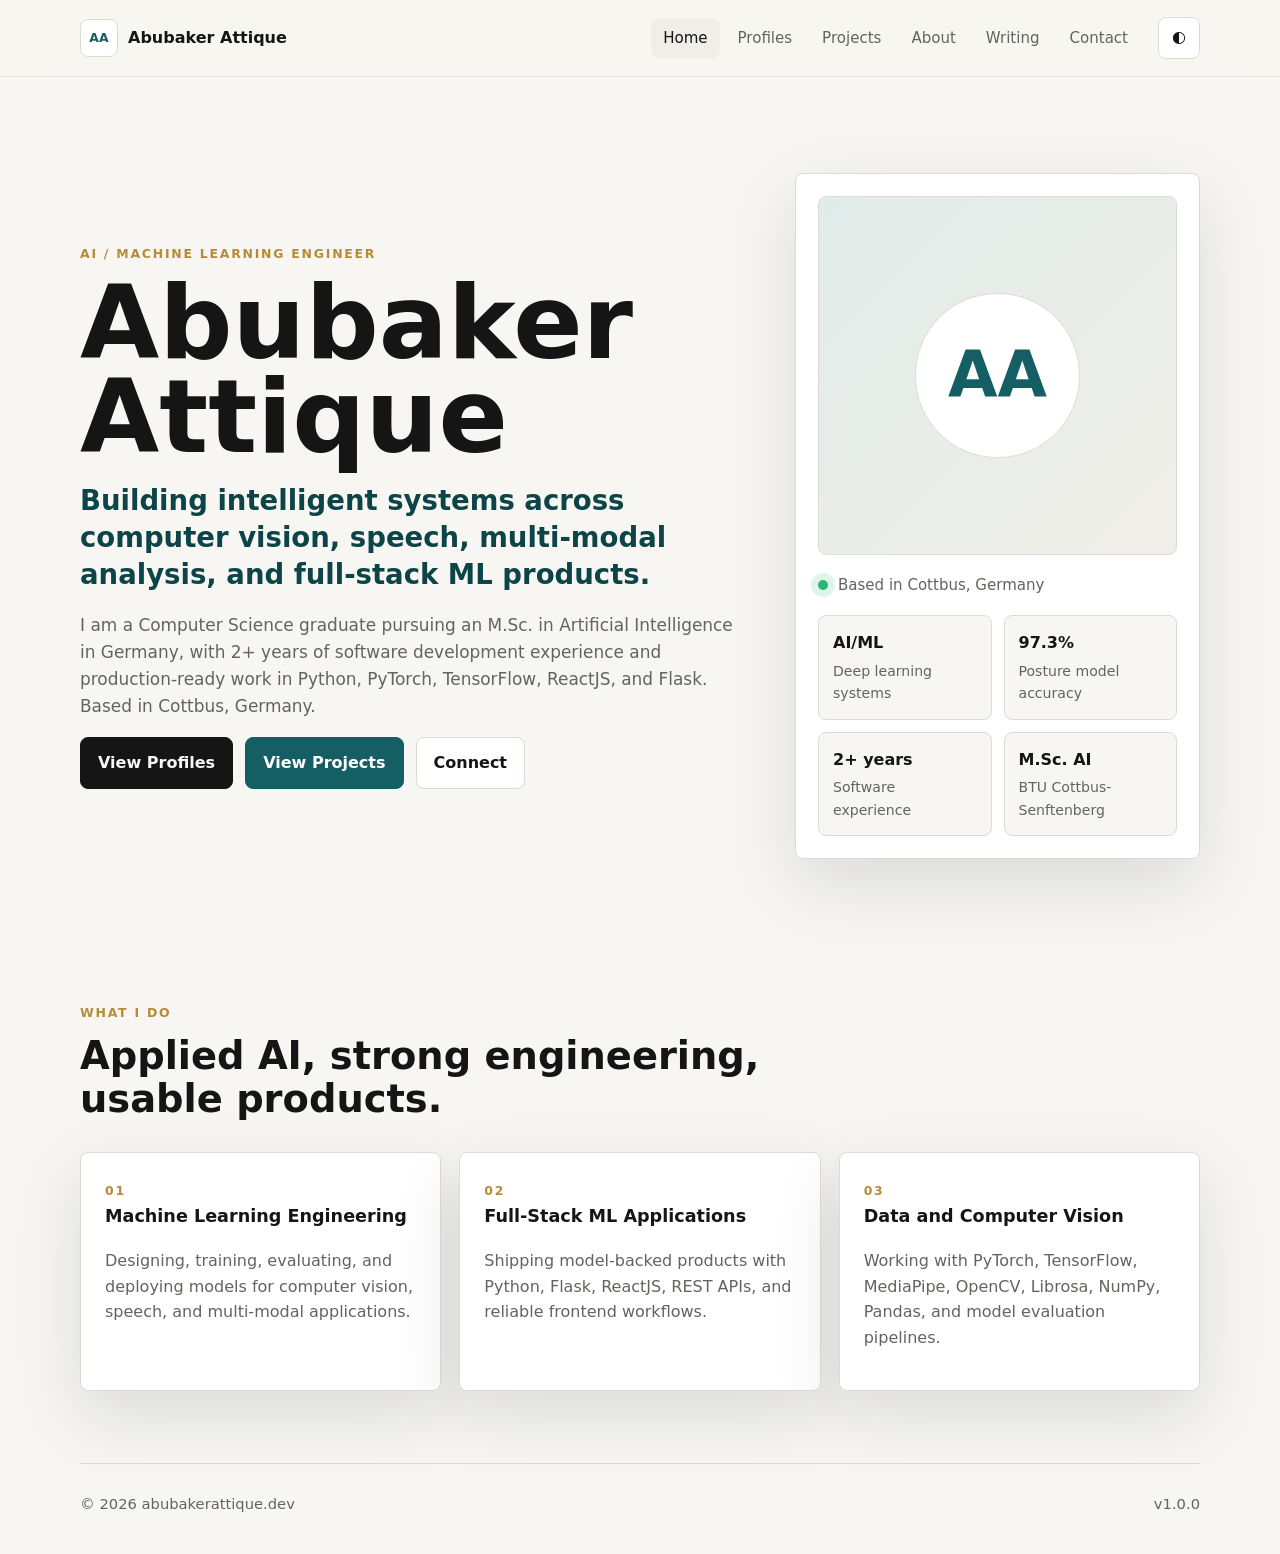
==== index.html @ c51b172d "Update portfolio with CV details" ====
<!DOCTYPE html>
<html lang="en">
<head>
  <meta charset="UTF-8">
  <meta name="viewport" content="width=device-width, initial-scale=1.0">
  <meta name="description" content="Abubaker Attique is an AI and Machine Learning Engineer in Cottbus, Germany, building deep learning, computer vision, speech, and full-stack ML applications.">
  <meta name="keywords" content="Abubaker Attique, AI Engineer, Machine Learning Engineer, PyTorch, TensorFlow, React, Cottbus Germany">
  <meta name="author" content="Abubaker Attique">
  <meta name="robots" content="index, follow">
  <meta property="og:title" content="Abubaker Attique | AI / ML Engineer">
  <meta property="og:description" content="AI/ML projects, software experience, writing, and contact links for Abubaker Attique.">
  <meta property="og:type" content="website">
  <meta property="og:url" content="https://abubakerattique.dev/">
  <meta name="twitter:card" content="summary">
  <title>Abubaker Attique | AI / ML Engineer</title>
  <link rel="canonical" href="https://abubakerattique.dev/">
  <link rel="stylesheet" href="css/style.css">
  <script defer src="script.js"></script>
</head>
<body>
  <a class="skip-link" href="#main">Skip to content</a>
  <header class="site-header">
    <nav class="nav" aria-label="Primary navigation">
      <a class="brand" href="index.html" aria-label="Abubaker Attique home">
        <span class="brand-mark">AA</span>
        <span>Abubaker Attique</span>
      </a>
      <button class="menu-toggle" type="button" aria-label="Toggle menu" aria-expanded="false">
        <span></span>
        <span></span>
        <span></span>
      </button>
      <div class="nav-links">
        <a href="index.html">Home</a>
        <a href="pages/profiles.html">Profiles</a>
        <a href="pages/projects.html">Projects</a>
        <a href="pages/about.html">About</a>
        <a href="pages/writing.html">Writing</a>
        <a href="pages/contact.html">Contact</a>
      </div>
      <button class="theme-toggle" type="button" aria-label="Toggle dark and light mode">
        <span class="theme-icon">◐</span>
      </button>
    </nav>
  </header>

  <main id="main">
    <section class="hero section-narrow">
      <div class="hero-copy reveal">
        <p class="eyebrow">AI / Machine Learning Engineer</p>
        <h1>Abubaker Attique</h1>
        <p class="headline">Building intelligent systems across computer vision, speech, multi-modal analysis, and full-stack ML products.</p>
        <p class="intro">I am a Computer Science graduate pursuing an M.Sc. in Artificial Intelligence in Germany, with 2+ years of software development experience and production-ready work in Python, PyTorch, TensorFlow, ReactJS, and Flask. Based in Cottbus, Germany.</p>
        <div class="button-row">
          <a class="btn primary" href="pages/profiles.html">View Profiles</a>
          <a class="btn secondary" href="pages/projects.html">View Projects</a>
          <a class="btn ghost" href="pages/contact.html">Connect</a>
        </div>
      </div>
      <aside class="hero-panel reveal" aria-label="Professional snapshot">
        <div class="profile-art">
          <span>AA</span>
        </div>
        <div class="status-line">
          <span class="status-dot"></span>
          <span>Based in Cottbus, Germany</span>
        </div>
        <div class="metric-grid">
          <div>
            <strong>AI/ML</strong>
            <span>Deep learning systems</span>
          </div>
          <div>
            <strong>97.3%</strong>
            <span>Posture model accuracy</span>
          </div>
          <div>
            <strong>2+ years</strong>
            <span>Software experience</span>
          </div>
          <div>
            <strong>M.Sc. AI</strong>
            <span>BTU Cottbus-Senftenberg</span>
          </div>
        </div>
      </aside>
    </section>

    <section class="section">
      <div class="section-heading reveal">
        <p class="eyebrow">What I Do</p>
        <h2>Applied AI, strong engineering, usable products.</h2>
      </div>
      <div class="feature-grid">
        <article class="feature-card reveal">
          <span class="card-kicker">01</span>
          <h3>Machine Learning Engineering</h3>
          <p>Designing, training, evaluating, and deploying models for computer vision, speech, and multi-modal applications.</p>
        </article>
        <article class="feature-card reveal">
          <span class="card-kicker">02</span>
          <h3>Full-Stack ML Applications</h3>
          <p>Shipping model-backed products with Python, Flask, ReactJS, REST APIs, and reliable frontend workflows.</p>
        </article>
        <article class="feature-card reveal">
          <span class="card-kicker">03</span>
          <h3>Data and Computer Vision</h3>
          <p>Working with PyTorch, TensorFlow, MediaPipe, OpenCV, Librosa, NumPy, Pandas, and model evaluation pipelines.</p>
        </article>
      </div>
    </section>
  </main>

  <footer class="site-footer">
    <p>© 2026 abubakerattique.dev</p>
    <p>v1.0.0</p>
  </footer>
</body>
</html>
---- css/style.css ----
:root {
  color-scheme: light;
  --bg: #f7f6f2;
  --surface: #ffffff;
  --surface-strong: #f0eee8;
  --text: #151515;
  --muted: #62645f;
  --line: #dedbd2;
  --accent: #155e63;
  --accent-strong: #0d4448;
  --accent-soft: #dcebea;
  --gold: #b78b38;
  --shadow: 0 24px 70px rgba(20, 28, 31, 0.12);
  --radius: 8px;
  --max: 1120px;
  --font: Inter, ui-sans-serif, system-ui, -apple-system, BlinkMacSystemFont, "Segoe UI", sans-serif;
}

[data-theme="dark"] {
  color-scheme: dark;
  --bg: #101214;
  --surface: #171a1d;
  --surface-strong: #1f2428;
  --text: #f4f1ea;
  --muted: #b6b2aa;
  --line: #30363a;
  --accent: #75c6c9;
  --accent-strong: #a5e1e2;
  --accent-soft: #183335;
  --gold: #d7ad5d;
  --shadow: 0 24px 70px rgba(0, 0, 0, 0.34);
}

* {
  box-sizing: border-box;
}

html {
  scroll-behavior: smooth;
}

body {
  margin: 0;
  min-height: 100vh;
  background: var(--bg);
  color: var(--text);
  font-family: var(--font);
  line-height: 1.6;
  transition: background 180ms ease, color 180ms ease;
}

body.menu-open {
  overflow: hidden;
}

a {
  color: inherit;
  text-decoration: none;
}

img,
svg {
  display: block;
  max-width: 100%;
}

button,
input,
textarea {
  font: inherit;
}

.skip-link {
  position: fixed;
  top: 12px;
  left: 12px;
  z-index: 100;
  transform: translateY(-160%);
  background: var(--text);
  color: var(--bg);
  padding: 10px 14px;
  border-radius: var(--radius);
  transition: transform 160ms ease;
}

.skip-link:focus {
  transform: translateY(0);
}

.site-header {
  position: sticky;
  top: 0;
  z-index: 20;
  border-bottom: 1px solid color-mix(in srgb, var(--line) 82%, transparent);
  background: color-mix(in srgb, var(--bg) 86%, transparent);
  backdrop-filter: blur(18px);
}

.nav {
  width: min(100% - 32px, var(--max));
  min-height: 76px;
  margin: 0 auto;
  display: flex;
  align-items: center;
  gap: 18px;
}

.brand {
  display: inline-flex;
  align-items: center;
  gap: 10px;
  font-weight: 750;
  letter-spacing: 0;
  margin-right: auto;
}

.brand-mark,
.profile-icon {
  display: inline-grid;
  place-items: center;
  width: 38px;
  height: 38px;
  border: 1px solid var(--line);
  border-radius: var(--radius);
  background: var(--surface);
  color: var(--accent);
  font-size: 0.78rem;
  font-weight: 800;
}

.nav-links {
  display: flex;
  align-items: center;
  gap: 6px;
}

.nav-links a {
  min-height: 40px;
  display: inline-flex;
  align-items: center;
  padding: 8px 12px;
  border-radius: var(--radius);
  color: var(--muted);
  font-size: 0.94rem;
  transition: color 160ms ease, background 160ms ease;
}

.nav-links a:hover,
.nav-links a.active {
  background: var(--surface-strong);
  color: var(--text);
}

.theme-toggle,
.menu-toggle {
  border: 1px solid var(--line);
  background: var(--surface);
  color: var(--text);
  border-radius: var(--radius);
  cursor: pointer;
}

.theme-toggle {
  width: 42px;
  height: 42px;
}

.theme-icon {
  display: inline-block;
  transform: translateY(-1px);
}

.menu-toggle {
  display: none;
  width: 42px;
  height: 42px;
  padding: 10px;
}

.menu-toggle span {
  display: block;
  height: 2px;
  margin: 5px 0;
  background: var(--text);
  border-radius: 999px;
}

.section,
.section-narrow {
  width: min(100% - 32px, var(--max));
  margin: 0 auto;
}

.section {
  padding: 72px 0;
}

.section-narrow {
  padding: 96px 0 72px;
}

.hero {
  min-height: calc(100vh - 76px);
  display: grid;
  grid-template-columns: minmax(0, 1.12fr) minmax(320px, 0.68fr);
  align-items: center;
  gap: 48px;
}

.page-hero {
  max-width: 850px;
}

.eyebrow,
.card-kicker {
  margin: 0 0 12px;
  color: var(--gold);
  font-size: 0.78rem;
  font-weight: 800;
  letter-spacing: 0.14em;
  text-transform: uppercase;
}

h1,
h2,
h3,
p {
  margin-top: 0;
}

h1 {
  max-width: 900px;
  margin-bottom: 18px;
  font-size: clamp(3rem, 8vw, 6.8rem);
  line-height: 0.92;
  letter-spacing: 0;
}

.page-hero h1 {
  font-size: clamp(2.6rem, 6vw, 5.3rem);
}

h2 {
  font-size: clamp(1.6rem, 3vw, 2.5rem);
  line-height: 1.1;
  letter-spacing: 0;
}

h3 {
  font-size: 1.1rem;
}

.headline {
  max-width: 720px;
  margin-bottom: 18px;
  color: var(--accent-strong);
  font-size: clamp(1.2rem, 2.5vw, 1.72rem);
  line-height: 1.35;
  font-weight: 700;
}

.intro,
.page-hero p {
  max-width: 720px;
  color: var(--muted);
  font-size: 1.06rem;
}

.button-row,
.card-actions,
.social-row {
  display: flex;
  flex-wrap: wrap;
  gap: 12px;
  align-items: center;
}

.btn,
.card-actions a,
.article-card a,
.social-row a {
  min-height: 44px;
  display: inline-flex;
  align-items: center;
  justify-content: center;
  border-radius: var(--radius);
  font-weight: 750;
  transition: transform 160ms ease, border-color 160ms ease, background 160ms ease, color 160ms ease;
}

.btn {
  padding: 12px 17px;
  border: 1px solid var(--line);
}

.btn:hover,
.card-actions a:hover,
.article-card a:hover,
.social-row a:hover,
.profile-card:hover {
  transform: translateY(-2px);
}

.btn.primary {
  background: var(--text);
  color: var(--bg);
  border-color: var(--text);
}

.btn.secondary {
  background: var(--accent);
  color: #ffffff;
  border-color: var(--accent);
}

[data-theme="dark"] .btn.secondary {
  color: #081012;
}

.btn.ghost {
  background: var(--surface);
  color: var(--text);
}

.hero-panel,
.feature-card,
.profile-card,
.project-card,
.content-panel,
.article-card,
.contact-form {
  border: 1px solid var(--line);
  border-radius: var(--radius);
  background: var(--surface);
  box-shadow: var(--shadow);
}

.hero-panel {
  padding: 22px;
}

.profile-art {
  aspect-ratio: 1 / 1;
  display: grid;
  place-items: center;
  border-radius: var(--radius);
  background:
    linear-gradient(135deg, color-mix(in srgb, var(--accent-soft) 75%, transparent), transparent),
    var(--surface-strong);
  border: 1px solid var(--line);
}

.profile-art span {
  width: 46%;
  aspect-ratio: 1;
  display: grid;
  place-items: center;
  border: 1px solid var(--line);
  border-radius: 50%;
  background: var(--surface);
  color: var(--accent);
  font-size: clamp(2rem, 5vw, 4.6rem);
  font-weight: 900;
}

.status-line {
  display: flex;
  align-items: center;
  gap: 10px;
  margin: 18px 0;
  color: var(--muted);
  font-size: 0.94rem;
}

.status-dot {
  width: 10px;
  height: 10px;
  border-radius: 50%;
  background: #2bb673;
  box-shadow: 0 0 0 7px rgba(43, 182, 115, 0.15);
}

.metric-grid {
  display: grid;
  grid-template-columns: repeat(2, 1fr);
  gap: 12px;
}

.metric-grid div {
  border: 1px solid var(--line);
  border-radius: var(--radius);
  padding: 14px;
  background: var(--bg);
}

.metric-grid strong,
.metric-grid span {
  display: block;
}

.metric-grid span {
  margin-top: 4px;
  color: var(--muted);
  font-size: 0.88rem;
}

.section-heading {
  max-width: 720px;
  margin-bottom: 28px;
}

.feature-grid,
.profile-grid,
.project-grid,
.article-grid {
  display: grid;
  grid-template-columns: repeat(3, minmax(0, 1fr));
  gap: 18px;
}

.feature-card,
.project-card,
.content-panel,
.article-card,
.contact-form {
  padding: 24px;
}

.feature-card p,
.project-card p,
.content-panel p,
.article-card p,
.contact-form p {
  color: var(--muted);
}

.profile-grid {
  grid-template-columns: repeat(4, minmax(0, 1fr));
}

.profile-card {
  min-height: 142px;
  display: flex;
  flex-direction: column;
  justify-content: space-between;
  gap: 24px;
  padding: 18px;
  transition: transform 160ms ease, border-color 160ms ease, background 160ms ease;
}

.profile-card:hover {
  border-color: var(--accent);
}

.profile-card strong,
.profile-card small {
  display: block;
}

.profile-card small {
  margin-top: 4px;
  color: var(--muted);
  font-size: 0.88rem;
}

.project-card {
  display: flex;
  min-height: 360px;
  flex-direction: column;
  justify-content: space-between;
}

.stack-list,
.skill-cloud {
  display: flex;
  flex-wrap: wrap;
  gap: 8px;
  padding: 0;
  margin: 20px 0;
  list-style: none;
}

.stack-list li,
.skill-cloud span {
  border: 1px solid var(--line);
  border-radius: 999px;
  background: var(--surface-strong);
  color: var(--muted);
  padding: 6px 10px;
  font-size: 0.82rem;
  font-weight: 700;
}

.card-actions a,
.article-card a,
.social-row a {
  border: 1px solid var(--line);
  padding: 10px 13px;
  background: var(--surface-strong);
  color: var(--text);
}

.about-layout {
  display: grid;
  grid-template-columns: repeat(2, minmax(0, 1fr));
  gap: 18px;
}

.timeline {
  display: grid;
  gap: 18px;
}

.timeline div {
  border-left: 2px solid var(--accent);
  padding-left: 16px;
}

.timeline span {
  display: block;
  margin-bottom: 4px;
  color: var(--gold);
  font-size: 0.78rem;
  font-weight: 800;
  text-transform: uppercase;
  letter-spacing: 0.1em;
}

.article-card {
  display: flex;
  min-height: 300px;
  flex-direction: column;
  justify-content: space-between;
}

.article-meta {
  font-size: 0.9rem;
}

.contact-layout {
  display: grid;
  grid-template-columns: minmax(0, 0.8fr) minmax(320px, 1fr);
  gap: 18px;
  align-items: start;
}

.contact-details {
  display: grid;
  gap: 18px;
}

.text-link {
  color: var(--accent-strong);
  font-weight: 800;
  text-decoration: underline;
  text-decoration-thickness: 2px;
  text-underline-offset: 5px;
}

.contact-form {
  display: grid;
  gap: 18px;
}

.form-row {
  display: grid;
  gap: 8px;
}

label {
  font-weight: 750;
}

input,
textarea {
  width: 100%;
  border: 1px solid var(--line);
  border-radius: var(--radius);
  background: var(--bg);
  color: var(--text);
  padding: 12px 14px;
  outline: none;
}

textarea {
  resize: vertical;
}

input:focus,
textarea:focus {
  border-color: var(--accent);
  box-shadow: 0 0 0 4px color-mix(in srgb, var(--accent) 18%, transparent);
}

.form-note {
  min-height: 24px;
  margin-bottom: 0;
  font-size: 0.92rem;
}

.site-footer {
  width: min(100% - 32px, var(--max));
  margin: 0 auto;
  padding: 28px 0 38px;
  border-top: 1px solid var(--line);
  display: flex;
  justify-content: space-between;
  gap: 16px;
  color: var(--muted);
  font-size: 0.92rem;
}

.site-footer p {
  margin: 0;
}

.reveal {
  opacity: 0;
  transform: translateY(14px);
  transition: opacity 520ms ease, transform 520ms ease;
}

.reveal.visible {
  opacity: 1;
  transform: translateY(0);
}

@media (prefers-reduced-motion: reduce) {
  *,
  *::before,
  *::after {
    scroll-behavior: auto !important;
    transition-duration: 0.001ms !important;
    animation-duration: 0.001ms !important;
  }

  .reveal {
    opacity: 1;
    transform: none;
  }
}

@media (max-width: 920px) {
  .menu-toggle {
    display: block;
  }

  .nav-links {
    position: fixed;
    inset: 76px 16px auto 16px;
    display: none;
    flex-direction: column;
    align-items: stretch;
    border: 1px solid var(--line);
    border-radius: var(--radius);
    background: var(--surface);
    padding: 10px;
    box-shadow: var(--shadow);
  }

  body.menu-open .nav-links {
    display: flex;
  }

  .nav-links a {
    justify-content: center;
  }

  .hero,
  .contact-layout,
  .about-layout {
    grid-template-columns: 1fr;
  }

  .hero {
    min-height: auto;
  }

  .hero-panel {
    max-width: 520px;
  }

  .feature-grid,
  .project-grid,
  .article-grid,
  .profile-grid {
    grid-template-columns: repeat(2, minmax(0, 1fr));
  }
}

@media (max-width: 640px) {
  .nav {
    width: min(100% - 24px, var(--max));
  }

  .brand span:last-child {
    display: none;
  }

  .section,
  .section-narrow {
    width: min(100% - 24px, var(--max));
  }

  .section-narrow {
    padding: 64px 0 44px;
  }

  .section {
    padding: 44px 0;
  }

  h1,
  .page-hero h1 {
    font-size: clamp(2.45rem, 15vw, 4rem);
  }

  .button-row,
  .card-actions,
  .social-row {
    align-items: stretch;
    flex-direction: column;
  }

  .btn,
  .card-actions a,
  .article-card a,
  .social-row a {
    width: 100%;
  }

  .feature-grid,
  .project-grid,
  .article-grid,
  .profile-grid,
  .metric-grid {
    grid-template-columns: 1fr;
  }

  .site-footer {
    width: min(100% - 24px, var(--max));
    flex-direction: column;
  }
}
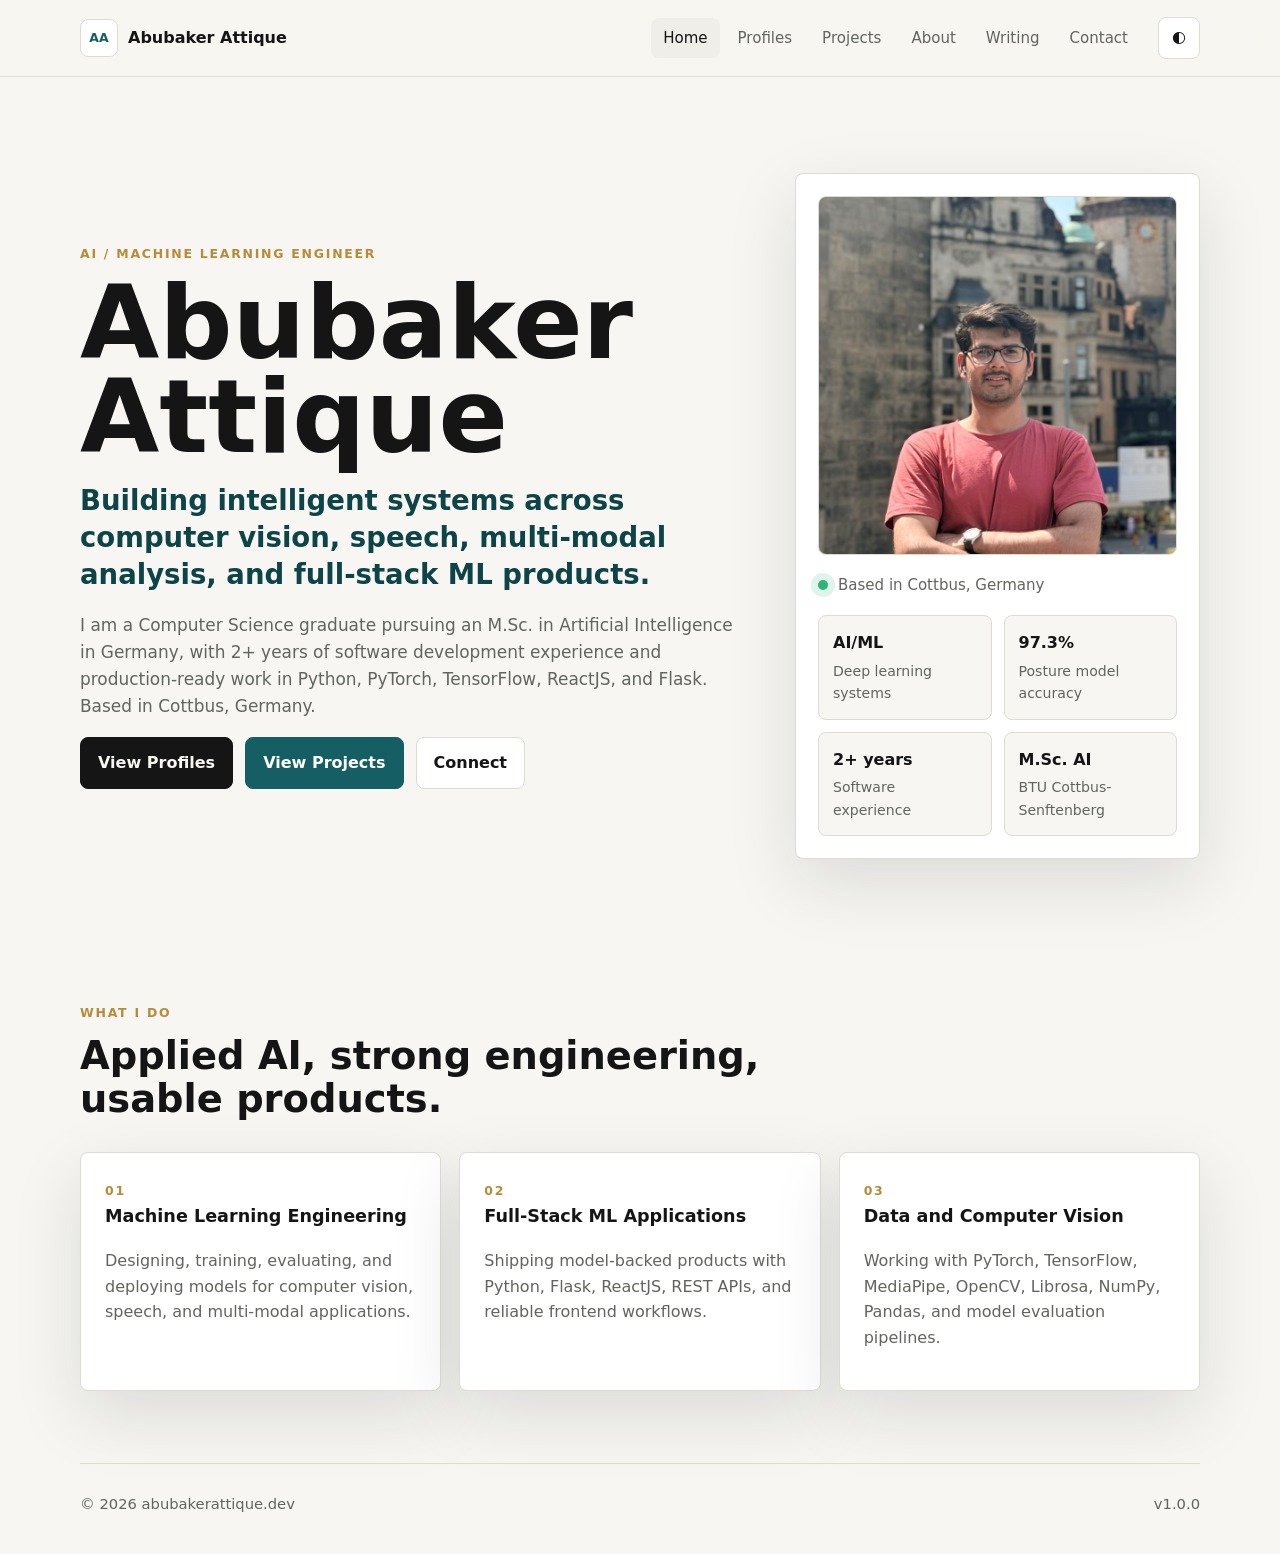
==== commit 54af7efa: "Add profile photo and Instagram link" ====
--- a/index.html
+++ b/index.html
@@ -59,7 +59,7 @@
       </div>
       <aside class="hero-panel reveal" aria-label="Professional snapshot">
         <div class="profile-art">
-          <span>AA</span>
+          <img src="assets/linkedin_profile_pic.jpg" alt="Portrait of Abubaker Attique in Germany">
         </div>
         <div class="status-line">
           <span class="status-dot"></span>
--- a/css/style.css
+++ b/css/style.css
@@ -343,6 +343,7 @@
   aspect-ratio: 1 / 1;
   display: grid;
   place-items: center;
+  overflow: hidden;
   border-radius: var(--radius);
   background:
     linear-gradient(135deg, color-mix(in srgb, var(--accent-soft) 75%, transparent), transparent),
@@ -350,17 +351,11 @@
   border: 1px solid var(--line);
 }
 
-.profile-art span {
-  width: 46%;
-  aspect-ratio: 1;
-  display: grid;
-  place-items: center;
-  border: 1px solid var(--line);
-  border-radius: 50%;
-  background: var(--surface);
-  color: var(--accent);
-  font-size: clamp(2rem, 5vw, 4.6rem);
-  font-weight: 900;
+.profile-art img {
+  width: 100%;
+  height: 100%;
+  object-fit: cover;
+  object-position: center;
 }
 
 .status-line {
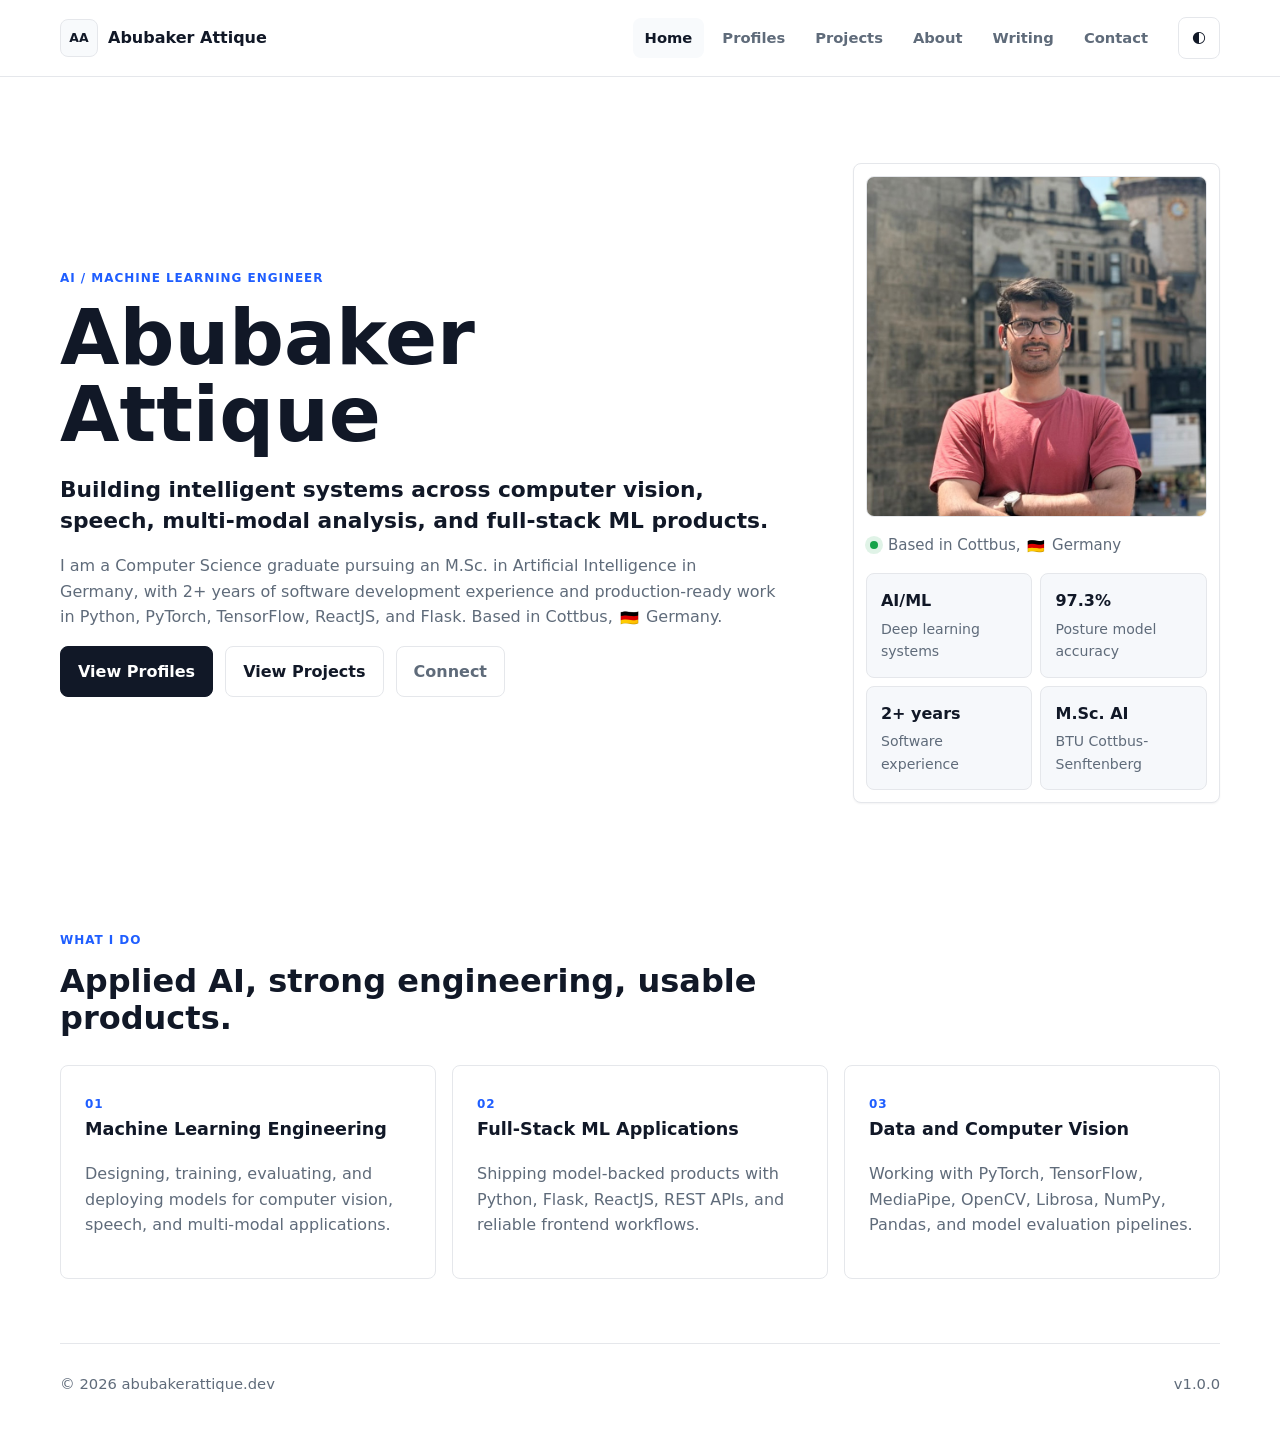
==== commit 4a6124b8: "Add German flag to location text" ====
--- a/index.html
+++ b/index.html
@@ -14,6 +14,7 @@
   <meta name="twitter:card" content="summary">
   <title>Abubaker Attique | AI / ML Engineer</title>
   <link rel="canonical" href="https://abubakerattique.dev/">
+  <link rel="icon" type="image/svg+xml" href="assets/favicon.svg">
   <link rel="stylesheet" href="css/style.css">
   <script defer src="script.js"></script>
 </head>
@@ -50,7 +51,7 @@
         <p class="eyebrow">AI / Machine Learning Engineer</p>
         <h1>Abubaker Attique</h1>
         <p class="headline">Building intelligent systems across computer vision, speech, multi-modal analysis, and full-stack ML products.</p>
-        <p class="intro">I am a Computer Science graduate pursuing an M.Sc. in Artificial Intelligence in Germany, with 2+ years of software development experience and production-ready work in Python, PyTorch, TensorFlow, ReactJS, and Flask. Based in Cottbus, Germany.</p>
+        <p class="intro">I am a Computer Science graduate pursuing an M.Sc. in Artificial Intelligence in Germany, with 2+ years of software development experience and production-ready work in Python, PyTorch, TensorFlow, ReactJS, and Flask. Based in Cottbus, <span class="flag" aria-label="Germany">🇩🇪</span> Germany.</p>
         <div class="button-row">
           <a class="btn primary" href="pages/profiles.html">View Profiles</a>
           <a class="btn secondary" href="pages/projects.html">View Projects</a>
@@ -63,7 +64,7 @@
         </div>
         <div class="status-line">
           <span class="status-dot"></span>
-          <span>Based in Cottbus, Germany</span>
+          <span>Based in Cottbus, <span class="flag" aria-label="Germany">🇩🇪</span> Germany</span>
         </div>
         <div class="metric-grid">
           <div>
--- a/css/style.css
+++ b/css/style.css
@@ -1,34 +1,40 @@
 :root {
   color-scheme: light;
-  --bg: #f7f6f2;
+  --bg: #ffffff;
   --surface: #ffffff;
-  --surface-strong: #f0eee8;
-  --text: #151515;
-  --muted: #62645f;
-  --line: #dedbd2;
-  --accent: #155e63;
-  --accent-strong: #0d4448;
-  --accent-soft: #dcebea;
-  --gold: #b78b38;
-  --shadow: 0 24px 70px rgba(20, 28, 31, 0.12);
+  --surface-strong: #f8fafc;
+  --surface-muted: #f6f8fb;
+  --text: #111827;
+  --muted: #5f6b7a;
+  --line: #e5e7eb;
+  --accent: #1f5eff;
+  --accent-strong: #1748c7;
+  --accent-soft: #edf3ff;
+  --gold: #2563eb;
+  --success: #16a34a;
+  --shadow: 0 16px 38px rgba(17, 24, 39, 0.07);
+  --shadow-soft: 0 1px 2px rgba(17, 24, 39, 0.05);
   --radius: 8px;
-  --max: 1120px;
+  --max: 1160px;
   --font: Inter, ui-sans-serif, system-ui, -apple-system, BlinkMacSystemFont, "Segoe UI", sans-serif;
 }
 
 [data-theme="dark"] {
   color-scheme: dark;
-  --bg: #101214;
-  --surface: #171a1d;
-  --surface-strong: #1f2428;
-  --text: #f4f1ea;
-  --muted: #b6b2aa;
-  --line: #30363a;
-  --accent: #75c6c9;
-  --accent-strong: #a5e1e2;
-  --accent-soft: #183335;
-  --gold: #d7ad5d;
-  --shadow: 0 24px 70px rgba(0, 0, 0, 0.34);
+  --bg: #0f1115;
+  --surface: #151922;
+  --surface-strong: #10141b;
+  --surface-muted: #111722;
+  --text: #f4f7fb;
+  --muted: #a3adbb;
+  --line: #28313d;
+  --accent: #6ea8ff;
+  --accent-strong: #a9c9ff;
+  --accent-soft: #18243a;
+  --gold: #8ab4ff;
+  --success: #4ade80;
+  --shadow: 0 18px 46px rgba(0, 0, 0, 0.26);
+  --shadow-soft: 0 1px 2px rgba(0, 0, 0, 0.28);
 }
 
 * {
@@ -46,6 +52,8 @@
   color: var(--text);
   font-family: var(--font);
   line-height: 1.6;
+  -webkit-font-smoothing: antialiased;
+  text-rendering: optimizeLegibility;
   transition: background 180ms ease, color 180ms ease;
 }
 
@@ -91,9 +99,9 @@
   position: sticky;
   top: 0;
   z-index: 20;
-  border-bottom: 1px solid color-mix(in srgb, var(--line) 82%, transparent);
-  background: color-mix(in srgb, var(--bg) 86%, transparent);
-  backdrop-filter: blur(18px);
+  border-bottom: 1px solid var(--line);
+  background: color-mix(in srgb, var(--surface) 92%, transparent);
+  backdrop-filter: blur(14px);
 }
 
 .nav {
@@ -109,7 +117,8 @@
   display: inline-flex;
   align-items: center;
   gap: 10px;
-  font-weight: 750;
+  color: var(--text);
+  font-weight: 760;
   letter-spacing: 0;
   margin-right: auto;
 }
@@ -122,8 +131,8 @@
   height: 38px;
   border: 1px solid var(--line);
   border-radius: var(--radius);
-  background: var(--surface);
-  color: var(--accent);
+  background: var(--surface-strong);
+  color: var(--text);
   font-size: 0.78rem;
   font-weight: 800;
 }
@@ -141,7 +150,8 @@
   padding: 8px 12px;
   border-radius: var(--radius);
   color: var(--muted);
-  font-size: 0.94rem;
+  font-size: 0.92rem;
+  font-weight: 640;
   transition: color 160ms ease, background 160ms ease;
 }
 
@@ -158,6 +168,7 @@
   color: var(--text);
   border-radius: var(--radius);
   cursor: pointer;
+  box-shadow: none;
 }
 
 .theme-toggle {
@@ -192,19 +203,19 @@
 }
 
 .section {
-  padding: 72px 0;
+  padding: 64px 0;
 }
 
 .section-narrow {
-  padding: 96px 0 72px;
+  padding: 86px 0 64px;
 }
 
 .hero {
-  min-height: calc(100vh - 76px);
-  display: grid;
-  grid-template-columns: minmax(0, 1.12fr) minmax(320px, 0.68fr);
+  min-height: calc(92vh - 76px);
+  display: grid;
+  grid-template-columns: minmax(0, 1.1fr) minmax(300px, 0.56fr);
   align-items: center;
-  gap: 48px;
+  gap: 72px;
 }
 
 .page-hero {
@@ -214,10 +225,10 @@
 .eyebrow,
 .card-kicker {
   margin: 0 0 12px;
-  color: var(--gold);
-  font-size: 0.78rem;
-  font-weight: 800;
-  letter-spacing: 0.14em;
+  color: var(--accent);
+  font-size: 0.75rem;
+  font-weight: 760;
+  letter-spacing: 0.08em;
   text-transform: uppercase;
 }
 
@@ -230,19 +241,19 @@
 
 h1 {
   max-width: 900px;
-  margin-bottom: 18px;
-  font-size: clamp(3rem, 8vw, 6.8rem);
-  line-height: 0.92;
+  margin-bottom: 20px;
+  font-size: clamp(2.8rem, 6vw, 5rem);
+  line-height: 1;
   letter-spacing: 0;
 }
 
 .page-hero h1 {
-  font-size: clamp(2.6rem, 6vw, 5.3rem);
+  font-size: clamp(2.25rem, 4.4vw, 4rem);
 }
 
 h2 {
-  font-size: clamp(1.6rem, 3vw, 2.5rem);
-  line-height: 1.1;
+  font-size: clamp(1.45rem, 2.5vw, 2.2rem);
+  line-height: 1.16;
   letter-spacing: 0;
 }
 
@@ -252,18 +263,26 @@
 
 .headline {
   max-width: 720px;
-  margin-bottom: 18px;
-  color: var(--accent-strong);
-  font-size: clamp(1.2rem, 2.5vw, 1.72rem);
-  line-height: 1.35;
-  font-weight: 700;
+  margin-bottom: 16px;
+  color: var(--text);
+  font-size: clamp(1.08rem, 2vw, 1.36rem);
+  line-height: 1.45;
+  font-weight: 620;
 }
 
 .intro,
 .page-hero p {
   max-width: 720px;
   color: var(--muted);
-  font-size: 1.06rem;
+  font-size: 1rem;
+}
+
+.flag {
+  display: inline-block;
+  margin: 0 2px;
+  font-size: 0.95em;
+  line-height: 1;
+  vertical-align: -0.05em;
 }
 
 .button-row,
@@ -284,8 +303,8 @@
   align-items: center;
   justify-content: center;
   border-radius: var(--radius);
-  font-weight: 750;
-  transition: transform 160ms ease, border-color 160ms ease, background 160ms ease, color 160ms ease;
+  font-weight: 680;
+  transition: transform 160ms ease, border-color 160ms ease, background 160ms ease, color 160ms ease, box-shadow 160ms ease;
 }
 
 .btn {
@@ -298,28 +317,25 @@
 .article-card a:hover,
 .social-row a:hover,
 .profile-card:hover {
-  transform: translateY(-2px);
+  transform: translateY(-1px);
 }
 
 .btn.primary {
   background: var(--text);
-  color: var(--bg);
+  color: #ffffff;
   border-color: var(--text);
+  box-shadow: none;
 }
 
 .btn.secondary {
-  background: var(--accent);
-  color: #ffffff;
-  border-color: var(--accent);
-}
-
-[data-theme="dark"] .btn.secondary {
-  color: #081012;
+  background: var(--surface);
+  color: var(--text);
+  border-color: var(--line);
 }
 
 .btn.ghost {
-  background: var(--surface);
-  color: var(--text);
+  background: transparent;
+  color: var(--muted);
 }
 
 .hero-panel,
@@ -332,11 +348,13 @@
   border: 1px solid var(--line);
   border-radius: var(--radius);
   background: var(--surface);
-  box-shadow: var(--shadow);
+  box-shadow: none;
 }
 
 .hero-panel {
-  padding: 22px;
+  padding: 12px;
+  background: var(--surface);
+  box-shadow: var(--shadow-soft);
 }
 
 .profile-art {
@@ -345,9 +363,7 @@
   place-items: center;
   overflow: hidden;
   border-radius: var(--radius);
-  background:
-    linear-gradient(135deg, color-mix(in srgb, var(--accent-soft) 75%, transparent), transparent),
-    var(--surface-strong);
+  background: var(--surface-muted);
   border: 1px solid var(--line);
 }
 
@@ -362,30 +378,30 @@
   display: flex;
   align-items: center;
   gap: 10px;
-  margin: 18px 0;
+  margin: 16px 4px;
   color: var(--muted);
   font-size: 0.94rem;
 }
 
 .status-dot {
-  width: 10px;
-  height: 10px;
+  width: 8px;
+  height: 8px;
   border-radius: 50%;
-  background: #2bb673;
-  box-shadow: 0 0 0 7px rgba(43, 182, 115, 0.15);
+  background: var(--success);
+  box-shadow: 0 0 0 5px color-mix(in srgb, var(--success) 13%, transparent);
 }
 
 .metric-grid {
   display: grid;
   grid-template-columns: repeat(2, 1fr);
-  gap: 12px;
+  gap: 8px;
 }
 
 .metric-grid div {
   border: 1px solid var(--line);
   border-radius: var(--radius);
   padding: 14px;
-  background: var(--bg);
+  background: var(--surface-muted);
 }
 
 .metric-grid strong,
@@ -405,12 +421,22 @@
 }
 
 .feature-grid,
-.profile-grid,
-.project-grid,
 .article-grid {
   display: grid;
   grid-template-columns: repeat(3, minmax(0, 1fr));
-  gap: 18px;
+  gap: 16px;
+}
+
+.profile-grid {
+  display: grid;
+  grid-template-columns: repeat(4, minmax(0, 1fr));
+  gap: 14px;
+}
+
+.project-grid {
+  display: grid;
+  grid-template-columns: repeat(2, minmax(0, 1fr));
+  gap: 16px;
 }
 
 .feature-card,
@@ -421,6 +447,14 @@
   padding: 24px;
 }
 
+.feature-card:hover,
+.project-card:hover,
+.content-panel:hover,
+.article-card:hover {
+  border-color: color-mix(in srgb, var(--accent) 36%, var(--line));
+  box-shadow: var(--shadow-soft);
+}
+
 .feature-card p,
 .project-card p,
 .content-panel p,
@@ -429,10 +463,6 @@
   color: var(--muted);
 }
 
-.profile-grid {
-  grid-template-columns: repeat(4, minmax(0, 1fr));
-}
-
 .profile-card {
   min-height: 142px;
   display: flex;
@@ -440,11 +470,13 @@
   justify-content: space-between;
   gap: 24px;
   padding: 18px;
-  transition: transform 160ms ease, border-color 160ms ease, background 160ms ease;
+  transition: transform 160ms ease, border-color 160ms ease, background 160ms ease, box-shadow 160ms ease;
 }
 
 .profile-card:hover {
   border-color: var(--accent);
+  background: var(--surface-strong);
+  box-shadow: none;
 }
 
 .profile-card strong,
@@ -460,7 +492,7 @@
 
 .project-card {
   display: flex;
-  min-height: 360px;
+  min-height: 320px;
   flex-direction: column;
   justify-content: space-between;
 }
@@ -479,11 +511,11 @@
 .skill-cloud span {
   border: 1px solid var(--line);
   border-radius: 999px;
-  background: var(--surface-strong);
-  color: var(--muted);
-  padding: 6px 10px;
-  font-size: 0.82rem;
-  font-weight: 700;
+  background: var(--surface-muted);
+  color: color-mix(in srgb, var(--text) 74%, var(--muted));
+  padding: 5px 10px;
+  font-size: 0.8rem;
+  font-weight: 640;
 }
 
 .card-actions a,
@@ -491,7 +523,7 @@
 .social-row a {
   border: 1px solid var(--line);
   padding: 10px 13px;
-  background: var(--surface-strong);
+  background: var(--surface);
   color: var(--text);
 }
 
@@ -507,7 +539,7 @@
 }
 
 .timeline div {
-  border-left: 2px solid var(--accent);
+  border-left: 2px solid color-mix(in srgb, var(--accent) 72%, var(--line));
   padding-left: 16px;
 }
 
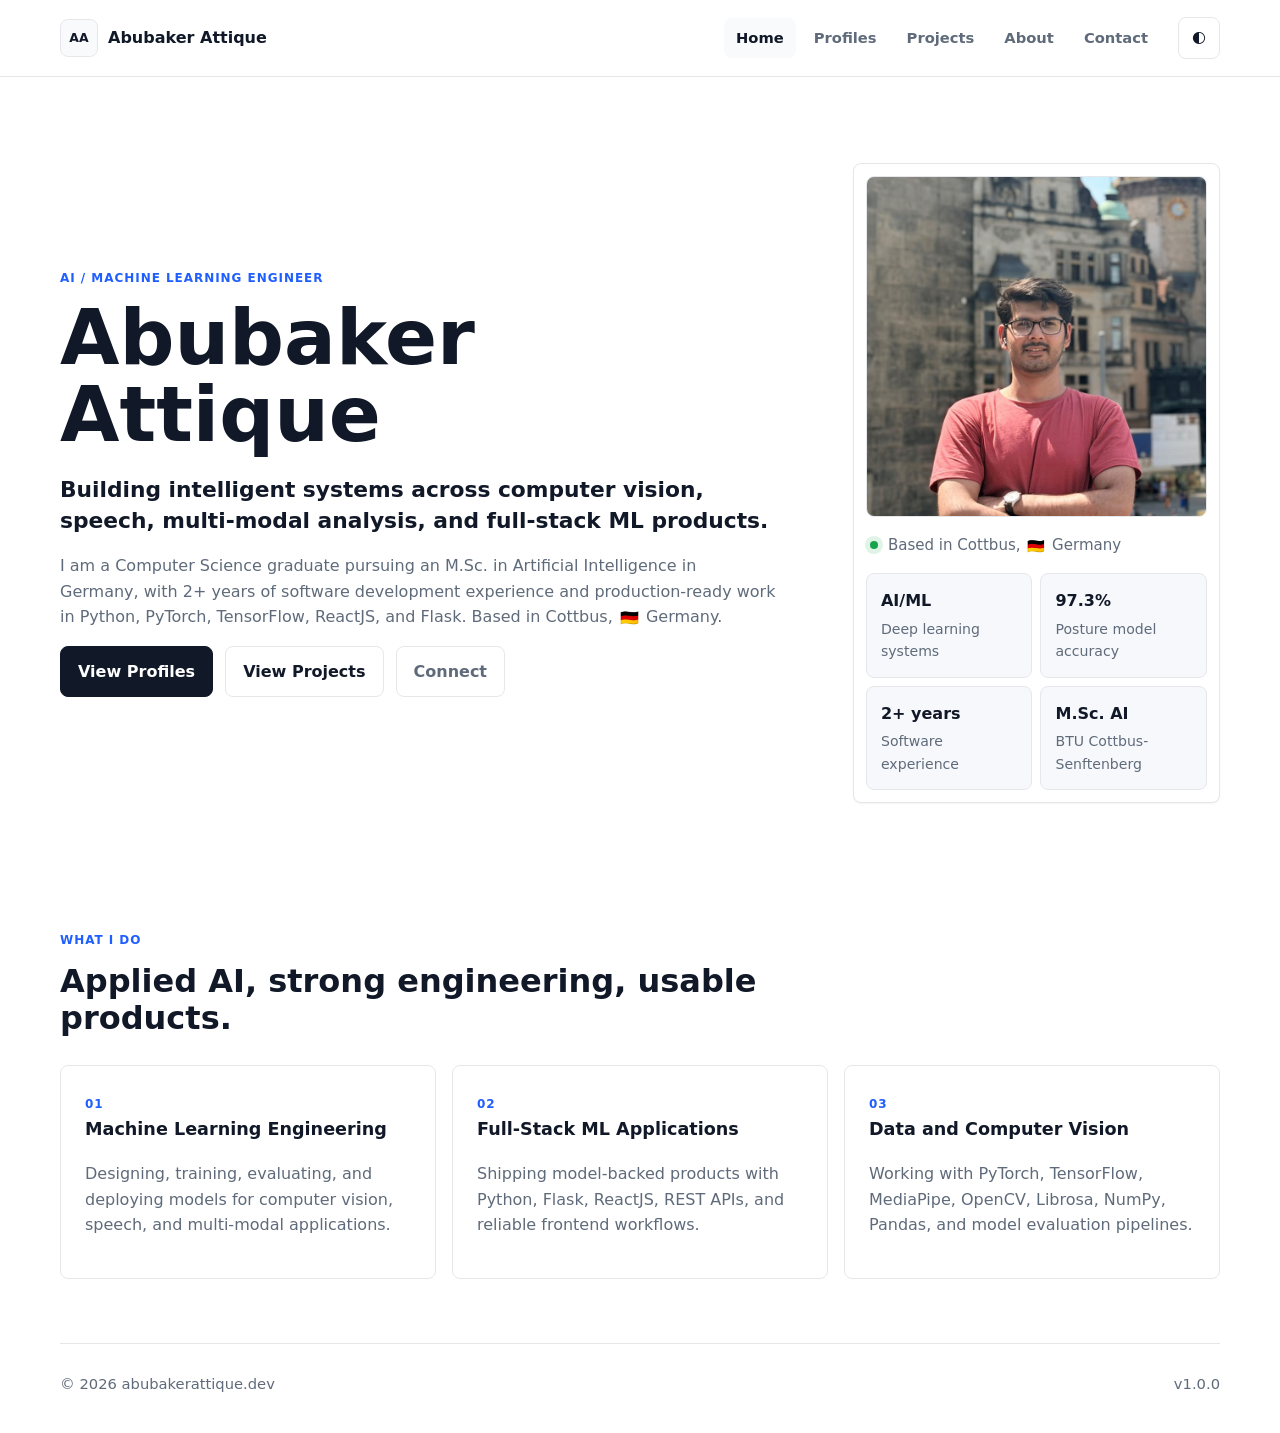
==== commit c83f9329: "updsated the cv" ====
--- a/index.html
+++ b/index.html
@@ -8,7 +8,7 @@
   <meta name="author" content="Abubaker Attique">
   <meta name="robots" content="index, follow">
   <meta property="og:title" content="Abubaker Attique | AI / ML Engineer">
-  <meta property="og:description" content="AI/ML projects, software experience, writing, and contact links for Abubaker Attique.">
+  <meta property="og:description" content="AI/ML projects, software experience, profiles, and contact links for Abubaker Attique.">
   <meta property="og:type" content="website">
   <meta property="og:url" content="https://abubakerattique.dev/">
   <meta name="twitter:card" content="summary">
@@ -36,7 +36,6 @@
         <a href="pages/profiles.html">Profiles</a>
         <a href="pages/projects.html">Projects</a>
         <a href="pages/about.html">About</a>
-        <a href="pages/writing.html">Writing</a>
         <a href="pages/contact.html">Contact</a>
       </div>
       <button class="theme-toggle" type="button" aria-label="Toggle dark and light mode">
--- a/css/style.css
+++ b/css/style.css
@@ -497,6 +497,11 @@
   justify-content: space-between;
 }
 
+.project-note {
+  margin: -4px 0 18px;
+  font-size: 0.92rem;
+}
+
 .stack-list,
 .skill-cloud {
   display: flex;
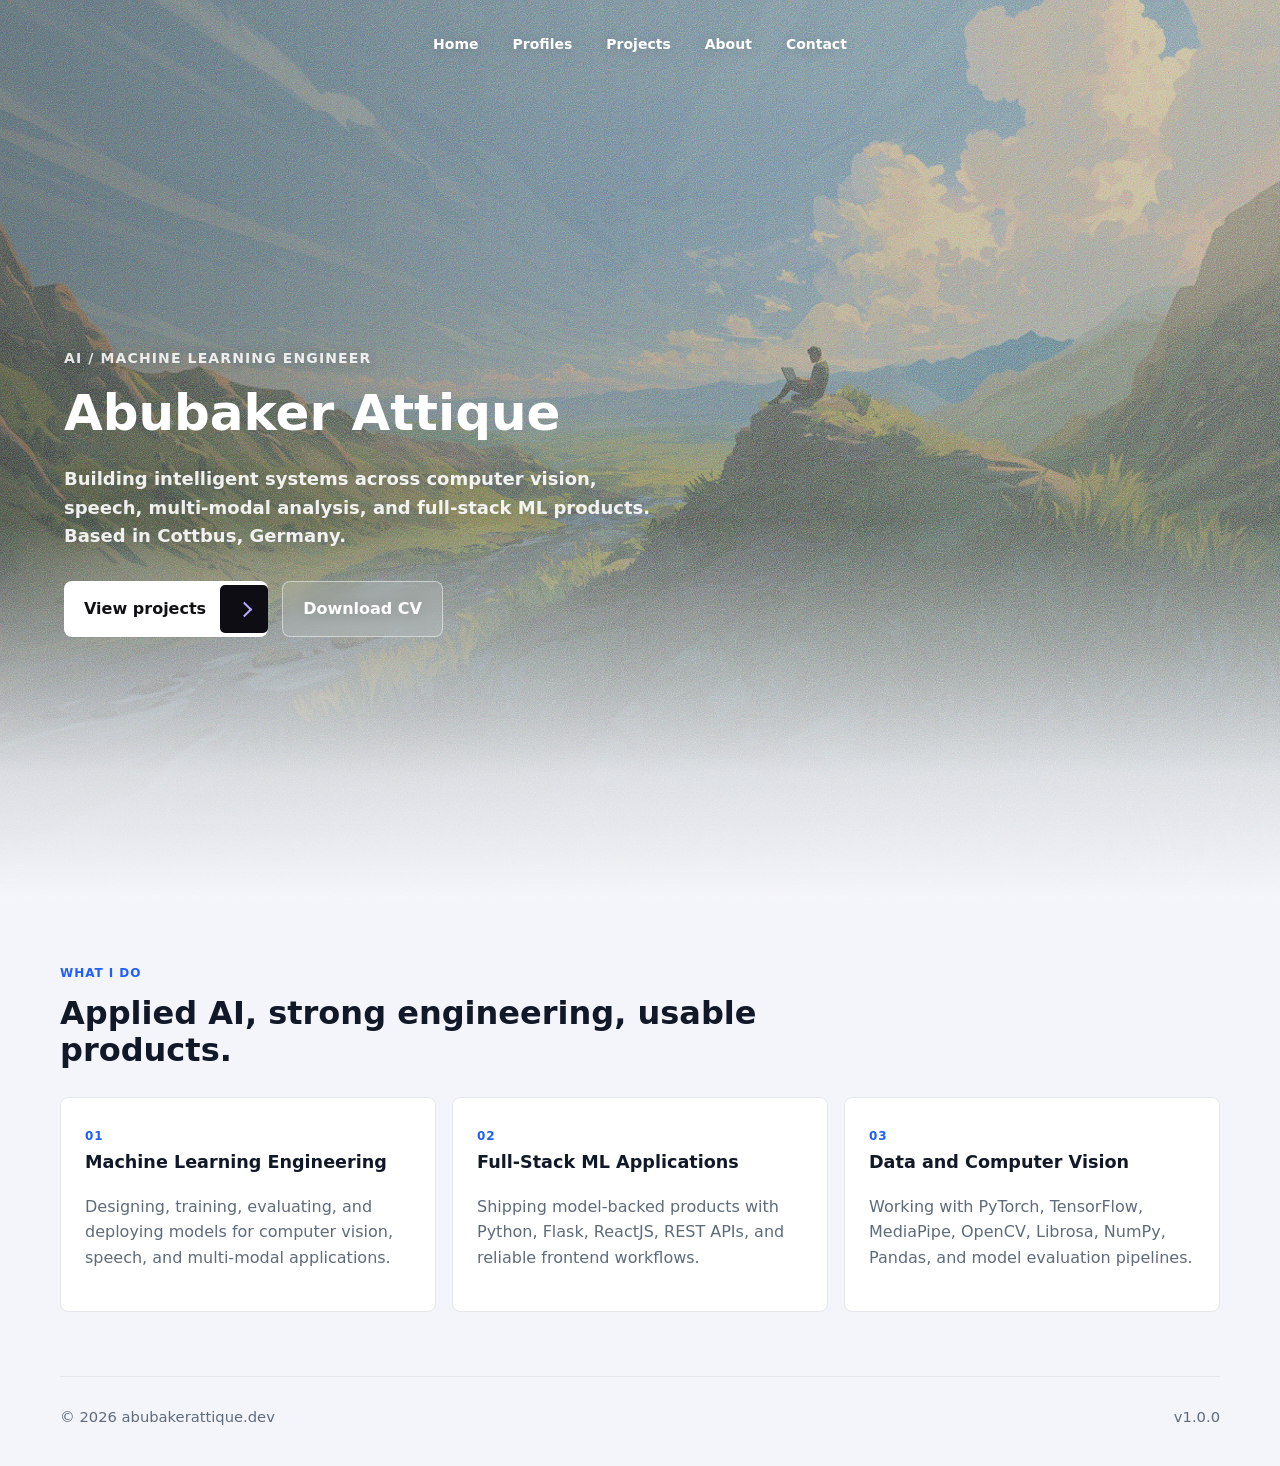
==== commit ebeda265: "UPDATED RPFILE" ====
--- a/index.html
+++ b/index.html
@@ -18,72 +18,49 @@
   <link rel="stylesheet" href="css/style.css">
   <script defer src="script.js"></script>
 </head>
-<body>
+<body class="expert-page">
   <a class="skip-link" href="#main">Skip to content</a>
   <header class="site-header">
-    <nav class="nav" aria-label="Primary navigation">
-      <a class="brand" href="index.html" aria-label="Abubaker Attique home">
-        <span class="brand-mark">AA</span>
-        <span>Abubaker Attique</span>
-      </a>
-      <button class="menu-toggle" type="button" aria-label="Toggle menu" aria-expanded="false">
-        <span></span>
-        <span></span>
-        <span></span>
-      </button>
-      <div class="nav-links">
+    <nav class="nav expert-nav" aria-label="Primary navigation">
+      <div class="expert-center-links" aria-label="Portfolio navigation">
         <a href="index.html">Home</a>
         <a href="pages/profiles.html">Profiles</a>
         <a href="pages/projects.html">Projects</a>
         <a href="pages/about.html">About</a>
         <a href="pages/contact.html">Contact</a>
       </div>
-      <button class="theme-toggle" type="button" aria-label="Toggle dark and light mode">
-        <span class="theme-icon">◐</span>
+      <button class="menu-toggle expert-menu-toggle" type="button" aria-label="Toggle menu" aria-expanded="false">
+        <span></span>
+        <span></span>
+        <span></span>
       </button>
+      <div class="nav-links expert-mobile-links">
+        <a href="index.html">Home</a>
+        <a href="pages/profiles.html">Profiles</a>
+        <a href="pages/projects.html">Projects</a>
+        <a href="pages/about.html">About</a>
+        <a href="pages/contact.html">Contact</a>
+        <a href="assets/Abubaker_Attique_CV.pdf">Resume</a>
+      </div>
     </nav>
   </header>
 
   <main id="main">
-    <section class="hero section-narrow">
-      <div class="hero-copy reveal">
-        <p class="eyebrow">AI / Machine Learning Engineer</p>
+    <section class="expert-hero" id="join">
+      <div class="expert-hero-copy reveal">
+        <p class="expert-kicker">AI / Machine Learning Engineer</p>
         <h1>Abubaker Attique</h1>
-        <p class="headline">Building intelligent systems across computer vision, speech, multi-modal analysis, and full-stack ML products.</p>
-        <p class="intro">I am a Computer Science graduate pursuing an M.Sc. in Artificial Intelligence in Germany, with 2+ years of software development experience and production-ready work in Python, PyTorch, TensorFlow, ReactJS, and Flask. Based in Cottbus, <span class="flag" aria-label="Germany">🇩🇪</span> Germany.</p>
-        <div class="button-row">
-          <a class="btn primary" href="pages/profiles.html">View Profiles</a>
-          <a class="btn secondary" href="pages/projects.html">View Projects</a>
-          <a class="btn ghost" href="pages/contact.html">Connect</a>
+        <p class="expert-summary">Building intelligent systems across computer vision, speech, multi-modal analysis, and full-stack ML products. Based in Cottbus, Germany.</p>
+        <div class="expert-hero-actions">
+          <a class="expert-cta" href="pages/projects.html">
+            <span>View projects</span>
+            <span class="expert-arrow" aria-hidden="true"></span>
+          </a>
+          <a class="expert-secondary" href="assets/Abubaker_Attique_CV.pdf">
+            Download CV
+          </a>
         </div>
       </div>
-      <aside class="hero-panel reveal" aria-label="Professional snapshot">
-        <div class="profile-art">
-          <img src="assets/linkedin_profile_pic.jpg" alt="Portrait of Abubaker Attique in Germany">
-        </div>
-        <div class="status-line">
-          <span class="status-dot"></span>
-          <span>Based in Cottbus, <span class="flag" aria-label="Germany">🇩🇪</span> Germany</span>
-        </div>
-        <div class="metric-grid">
-          <div>
-            <strong>AI/ML</strong>
-            <span>Deep learning systems</span>
-          </div>
-          <div>
-            <strong>97.3%</strong>
-            <span>Posture model accuracy</span>
-          </div>
-          <div>
-            <strong>2+ years</strong>
-            <span>Software experience</span>
-          </div>
-          <div>
-            <strong>M.Sc. AI</strong>
-            <span>BTU Cottbus-Senftenberg</span>
-          </div>
-        </div>
-      </aside>
     </section>
 
     <section class="section">
--- a/css/style.css
+++ b/css/style.css
@@ -104,6 +104,308 @@
   backdrop-filter: blur(14px);
 }
 
+.expert-page {
+  --bg: #f4f5fb;
+  --surface: #ffffff;
+  --surface-strong: #f8fafc;
+  --surface-muted: #f6f8fb;
+  --text: #111827;
+  --muted: #5f6b7a;
+  --line: #e5e7eb;
+  --accent: #1f5eff;
+  --accent-strong: #1748c7;
+  --accent-soft: #edf3ff;
+  --gold: #2563eb;
+  background: #f4f5fb;
+}
+
+.expert-page .site-header {
+  position: fixed;
+  left: 0;
+  right: 0;
+  border-bottom: 0;
+  background: transparent;
+  backdrop-filter: none;
+  transition: background 180ms ease, box-shadow 180ms ease, border-color 180ms ease;
+}
+
+.expert-page.nav-scrolled .site-header {
+  border-bottom: 0;
+  background: transparent;
+  backdrop-filter: none;
+  box-shadow: none;
+}
+
+.expert-nav {
+  width: 100%;
+  min-height: 80px;
+  padding: 18px 28px;
+  justify-content: center;
+  align-items: center;
+  color: #ffffff;
+}
+
+.expert-center-links {
+  display: flex;
+  align-items: center;
+  justify-content: center;
+  gap: 8px;
+  padding: 8px;
+  border: 0;
+  border-radius: 8px;
+  background: transparent;
+  backdrop-filter: none;
+}
+
+.expert-center-links a {
+  min-height: 36px;
+  display: inline-flex;
+  align-items: center;
+  border-radius: 6px;
+  padding: 0 13px;
+  color: #ffffff;
+  font-size: 14px;
+  font-weight: 800;
+  text-shadow: 0 1px 12px rgba(0, 0, 0, 0.2);
+  transition: background 160ms ease, color 160ms ease, text-shadow 160ms ease;
+}
+
+.expert-center-links a:hover,
+.expert-center-links a.active {
+  background: rgba(255, 255, 255, 0.18);
+  color: #ffffff;
+}
+
+.expert-page.nav-scrolled .expert-center-links a {
+  color: var(--text);
+  text-shadow: none;
+}
+
+.expert-page.nav-scrolled .expert-center-links {
+  border: 1px solid rgba(255, 255, 255, 0.28);
+  background:
+    url("data:image/svg+xml,%3Csvg xmlns='http://www.w3.org/2000/svg' width='130' height='130' viewBox='0 0 130 130'%3E%3Cfilter id='n'%3E%3CfeTurbulence type='fractalNoise' baseFrequency='.95' numOctaves='4' stitchTiles='stitch'/%3E%3C/filter%3E%3Crect width='130' height='130' filter='url(%23n)' opacity='.55'/%3E%3C/svg%3E"),
+    linear-gradient(135deg, rgba(238, 223, 184, 0.38), rgba(114, 151, 142, 0.24), rgba(244, 245, 251, 0.34));
+  background-size: 130px 130px, 100% 100%;
+  background-blend-mode: soft-light, normal;
+  backdrop-filter: blur(12px) saturate(1.08);
+  box-shadow: 0 10px 28px rgba(17, 24, 39, 0.08);
+}
+
+.expert-page.nav-scrolled .expert-center-links a:hover,
+.expert-page.nav-scrolled .expert-center-links a.active {
+  background: rgba(17, 24, 39, 0.07);
+  color: var(--text);
+}
+
+.expert-mobile-links {
+  display: none;
+}
+
+.expert-apply,
+.expert-cta {
+  display: inline-flex;
+  align-items: center;
+  justify-content: center;
+  min-height: 56px;
+  border-radius: 8px;
+  background: #ffffff;
+  color: #101015;
+  font-weight: 800;
+  line-height: 1;
+  box-shadow: 0 1px 1px rgba(0, 0, 0, 0.04);
+}
+
+.expert-cta {
+  padding-left: 20px;
+  font-size: 16px;
+}
+
+.expert-arrow {
+  position: relative;
+  width: 48px;
+  height: 48px;
+  display: grid;
+  place-items: center;
+  margin-left: 14px;
+  border-radius: 5px;
+  background: #0d0d13;
+}
+
+.expert-arrow::before {
+  content: "";
+  width: 9px;
+  height: 9px;
+  border-top: 2px solid #b6a7ff;
+  border-right: 2px solid #b6a7ff;
+  transform: rotate(45deg);
+}
+
+.expert-hero {
+  position: relative;
+  min-height: 100vh;
+  display: flex;
+  align-items: center;
+  overflow: hidden;
+  isolation: isolate;
+  background: #f4f5fb;
+}
+
+.expert-hero::before {
+  content: "";
+  position: absolute;
+  inset: 0;
+  z-index: -2;
+  background: url("../assets/expert-hero.webp") center / cover no-repeat;
+  filter: saturate(0.86) contrast(0.92) brightness(0.98);
+  transform: scale(1.01);
+}
+
+.expert-hero::after {
+  content: "";
+  position: absolute;
+  inset: 0;
+  z-index: -1;
+  background:
+    url("data:image/svg+xml,%3Csvg xmlns='http://www.w3.org/2000/svg' width='130' height='130' viewBox='0 0 130 130'%3E%3Cfilter id='n'%3E%3CfeTurbulence type='fractalNoise' baseFrequency='.95' numOctaves='4' stitchTiles='stitch'/%3E%3C/filter%3E%3Crect width='130' height='130' filter='url(%23n)' opacity='.72'/%3E%3C/svg%3E"),
+    linear-gradient(180deg, rgba(255, 255, 255, 0) 58%, rgba(244, 245, 251, 0.84) 86%, #f4f5fb 100%),
+    linear-gradient(90deg, rgba(0, 0, 0, 0.28) 0%, rgba(0, 0, 0, 0.09) 42%, rgba(0, 0, 0, 0) 78%),
+    linear-gradient(rgba(238, 223, 184, 0.2), rgba(69, 94, 80, 0.16));
+  background-size: 130px 130px, 100% 100%, 100% 100%, 100% 100%;
+  background-blend-mode: soft-light, normal, normal, color;
+  pointer-events: none;
+}
+
+.expert-hero-copy {
+  position: relative;
+  z-index: 1;
+  width: min(100% - 64px, 720px);
+  margin-left: 5vw;
+  padding-top: 84px;
+  color: #ffffff;
+}
+
+.expert-hero-copy h1 {
+  max-width: 650px;
+  margin-bottom: 30px;
+  color: #ffffff;
+  font-size: 50px;
+  line-height: 1.23;
+  font-weight: 850;
+}
+
+.expert-kicker {
+  margin: 0 0 14px;
+  color: rgba(255, 255, 255, 0.86);
+  font-size: 14px;
+  font-weight: 800;
+  letter-spacing: 0.08em;
+  text-transform: uppercase;
+  text-shadow: 0 1px 14px rgba(0, 0, 0, 0.22);
+}
+
+.expert-summary {
+  max-width: 590px;
+  margin: -10px 0 30px;
+  color: rgba(255, 255, 255, 0.9);
+  font-size: 18px;
+  line-height: 1.6;
+  font-weight: 650;
+  text-shadow: 0 1px 18px rgba(0, 0, 0, 0.24);
+}
+
+.expert-hero-actions {
+  display: flex;
+  flex-wrap: wrap;
+  gap: 14px;
+  align-items: center;
+}
+
+.expert-secondary {
+  min-height: 56px;
+  display: inline-flex;
+  align-items: center;
+  justify-content: center;
+  border: 1px solid rgba(255, 255, 255, 0.48);
+  border-radius: 8px;
+  padding: 0 20px;
+  color: #ffffff;
+  font-weight: 800;
+  background: rgba(255, 255, 255, 0.12);
+  backdrop-filter: blur(10px);
+  text-shadow: 0 1px 14px rgba(0, 0, 0, 0.18);
+}
+
+.themed-page .page {
+  position: relative;
+  overflow: hidden;
+  isolation: isolate;
+}
+
+.themed-page .page::before {
+  content: "";
+  position: absolute;
+  inset: 0 0 auto;
+  height: 430px;
+  z-index: -2;
+  background: url("../assets/expert-hero.webp") center 38% / cover no-repeat;
+  filter: saturate(0.86) contrast(0.92) brightness(0.92);
+}
+
+.themed-page .page::after {
+  content: "";
+  position: absolute;
+  inset: 0 0 auto;
+  height: 430px;
+  z-index: -1;
+  background:
+    url("data:image/svg+xml,%3Csvg xmlns='http://www.w3.org/2000/svg' width='130' height='130' viewBox='0 0 130 130'%3E%3Cfilter id='n'%3E%3CfeTurbulence type='fractalNoise' baseFrequency='.95' numOctaves='4' stitchTiles='stitch'/%3E%3C/filter%3E%3Crect width='130' height='130' filter='url(%23n)' opacity='.72'/%3E%3C/svg%3E"),
+    linear-gradient(180deg, rgba(244, 245, 251, 0) 54%, #f4f5fb 100%),
+    linear-gradient(90deg, rgba(0, 0, 0, 0.3) 0%, rgba(0, 0, 0, 0.08) 55%, rgba(0, 0, 0, 0) 100%),
+    linear-gradient(rgba(238, 223, 184, 0.2), rgba(69, 94, 80, 0.16));
+  background-size: 130px 130px, 100% 100%, 100% 100%, 100% 100%;
+  background-blend-mode: soft-light, normal, normal, color;
+  pointer-events: none;
+}
+
+.themed-page .page-hero {
+  max-width: 1100px;
+  min-height: 360px;
+  display: flex;
+  flex-direction: column;
+  justify-content: center;
+  padding-top: 118px;
+  color: #ffffff;
+}
+
+.themed-page .page-hero h1 {
+  max-width: none;
+  font-size: clamp(2.45rem, 3.65vw, 3.85rem);
+}
+
+.themed-page .page-hero h1.single-line-title {
+  white-space: nowrap;
+}
+
+.themed-page .page-hero .eyebrow,
+.themed-page .page-hero h1,
+.themed-page .page-hero p {
+  color: #ffffff;
+  text-shadow: 0 1px 18px rgba(0, 0, 0, 0.26);
+}
+
+.themed-page .page-hero p {
+  font-weight: 650;
+}
+
+.themed-page .page-hero .btn.primary {
+  width: max-content;
+  margin-top: 12px;
+  background: #ffffff;
+  color: #101015;
+  border-color: #ffffff;
+}
+
 .nav {
   width: min(100% - 32px, var(--max));
   min-height: 76px;
@@ -161,6 +463,14 @@
   color: var(--text);
 }
 
+.expert-page .expert-mobile-links {
+  display: none;
+}
+
+.expert-page .expert-mobile-links a {
+  color: #ffffff;
+}
+
 .theme-toggle,
 .menu-toggle {
   border: 1px solid var(--line);
@@ -436,7 +746,7 @@
 .project-grid {
   display: grid;
   grid-template-columns: repeat(2, minmax(0, 1fr));
-  gap: 16px;
+  gap: 18px;
 }
 
 .feature-card,
@@ -492,14 +802,84 @@
 
 .project-card {
   display: flex;
-  min-height: 320px;
+  min-height: 420px;
   flex-direction: column;
   justify-content: space-between;
+  gap: 18px;
+  position: relative;
+  overflow: hidden;
+  background:
+    linear-gradient(180deg, rgba(255, 255, 255, 0.98), rgba(248, 250, 252, 0.96)),
+    var(--surface);
+}
+
+.project-card::before {
+  content: "";
+  position: absolute;
+  inset: 0 0 auto;
+  height: 4px;
+  background: linear-gradient(90deg, #1f5eff, #16a34a);
+  opacity: 0;
+  transition: opacity 160ms ease;
+}
+
+.project-card:hover::before {
+  opacity: 1;
+}
+
+.project-card h2 {
+  margin-bottom: 16px;
+  line-height: 1.12;
+}
+
+.project-card-featured {
+  grid-column: 1 / -1;
+  min-height: 360px;
+}
+
+.project-card-featured .project-highlights {
+  grid-template-columns: repeat(3, minmax(0, 1fr));
 }
 
 .project-note {
-  margin: -4px 0 18px;
+  margin: -2px 0 0;
+  color: var(--muted);
   font-size: 0.92rem;
+}
+
+.project-highlights {
+  display: grid;
+  grid-template-columns: repeat(3, minmax(0, 1fr));
+  gap: 10px;
+  padding: 0;
+  margin: 0;
+  list-style: none;
+}
+
+.project-highlights li {
+  min-height: 84px;
+  border: 1px solid var(--line);
+  border-radius: var(--radius);
+  padding: 12px;
+  background: rgba(246, 248, 251, 0.86);
+}
+
+.project-highlights strong,
+.project-highlights span {
+  display: block;
+}
+
+.project-highlights strong {
+  color: var(--text);
+  font-size: 0.95rem;
+  line-height: 1.2;
+}
+
+.project-highlights span {
+  margin-top: 5px;
+  color: var(--muted);
+  font-size: 0.82rem;
+  line-height: 1.35;
 }
 
 .stack-list,
@@ -516,7 +896,7 @@
 .skill-cloud span {
   border: 1px solid var(--line);
   border-radius: 999px;
-  background: var(--surface-muted);
+  background: #f8fafc;
   color: color-mix(in srgb, var(--text) 74%, var(--muted));
   padding: 5px 10px;
   font-size: 0.8rem;
@@ -532,20 +912,167 @@
   color: var(--text);
 }
 
+.project-card .card-actions a {
+  min-width: 88px;
+  background: #ffffff;
+  font-weight: 800;
+}
+
+.project-card .card-actions a:hover {
+  border-color: var(--accent);
+  color: var(--accent-strong);
+}
+
 .about-layout {
   display: grid;
   grid-template-columns: repeat(2, minmax(0, 1fr));
-  gap: 18px;
+  column-gap: 18px;
+  row-gap: 12px;
+  align-items: start;
+}
+
+.about-intro {
+  grid-column: 1 / -1;
+}
+
+.about-intro h2,
+.skill-panel h2,
+.timeline-panel h2 {
+  max-width: 780px;
+  margin-bottom: 16px;
+}
+
+.about-intro > p:not(.card-kicker) {
+  max-width: 850px;
+  font-size: 1.03rem;
+}
+
+.about-stats {
+  display: grid;
+  grid-template-columns: repeat(3, minmax(0, 1fr));
+  gap: 10px;
+  margin-top: 24px;
+}
+
+.about-stats div {
+  border: 1px solid var(--line);
+  border-radius: var(--radius);
+  padding: 16px;
+  background:
+    linear-gradient(180deg, rgba(255, 255, 255, 0.96), rgba(248, 250, 252, 0.92)),
+    var(--surface-muted);
+}
+
+.about-stats strong,
+.about-stats span {
+  display: block;
+}
+
+.about-stats strong {
+  color: var(--text);
+  font-size: 1.15rem;
+  line-height: 1.2;
+}
+
+.about-stats span {
+  margin-top: 6px;
+  color: var(--muted);
+  font-size: 0.88rem;
+  line-height: 1.35;
+}
+
+.skill-panel {
+  grid-column: 1 / -1;
+}
+
+.education-panel {
+  grid-column: 1;
+  grid-row: 3;
+}
+
+.language-panel {
+  grid-column: 1;
+  grid-row: 4;
+}
+
+.experience-panel {
+  grid-column: 2;
+  grid-row: 3 / span 2;
+}
+
+.skill-groups {
+  display: grid;
+  grid-template-columns: repeat(2, minmax(0, 1fr));
+  gap: 14px;
+  margin-top: 22px;
+}
+
+.skill-groups > div {
+  border: 1px solid var(--line);
+  border-radius: var(--radius);
+  padding: 18px;
+  background: rgba(248, 250, 252, 0.76);
+}
+
+.skill-groups h3 {
+  margin-bottom: 12px;
+}
+
+.skill-groups .skill-cloud {
+  margin: 0;
+}
+
+.language-list {
+  display: grid;
+  grid-template-columns: repeat(2, minmax(0, 1fr));
+  gap: 10px;
+  margin-top: 14px;
+}
+
+.language-list div {
+  border: 1px solid var(--line);
+  border-radius: var(--radius);
+  padding: 14px;
+  background: rgba(248, 250, 252, 0.76);
+}
+
+.language-list strong,
+.language-list span {
+  display: block;
+}
+
+.language-list strong {
+  color: var(--text);
+  font-size: 1rem;
+}
+
+.language-list span {
+  margin-top: 4px;
+  color: var(--muted);
+  font-size: 0.88rem;
+  font-weight: 700;
 }
 
 .timeline {
   display: grid;
-  gap: 18px;
+  gap: 12px;
 }
 
 .timeline div {
-  border-left: 2px solid color-mix(in srgb, var(--accent) 72%, var(--line));
-  padding-left: 16px;
+  position: relative;
+  border: 1px solid var(--line);
+  border-radius: var(--radius);
+  padding: 16px 16px 16px 20px;
+  background: rgba(248, 250, 252, 0.72);
+}
+
+.timeline div::before {
+  content: "";
+  position: absolute;
+  inset: 16px auto 16px 0;
+  width: 3px;
+  border-radius: 999px;
+  background: linear-gradient(180deg, var(--accent), var(--success));
 }
 
 .timeline span {
@@ -675,6 +1202,31 @@
 @media (max-width: 920px) {
   .menu-toggle {
     display: block;
+  }
+
+  .expert-page .site-header {
+    background: color-mix(in srgb, #0f141a 44%, transparent);
+    backdrop-filter: blur(10px);
+  }
+
+  .expert-nav {
+    min-height: 70px;
+    padding: 14px 18px;
+    align-items: center;
+  }
+
+  .expert-center-links {
+    display: none;
+  }
+
+  .expert-menu-toggle {
+    display: block;
+    border-color: rgba(255, 255, 255, 0.38);
+    background: rgba(255, 255, 255, 0.12);
+  }
+
+  .expert-menu-toggle span {
+    background: #ffffff;
   }
 
   .nav-links {
@@ -690,17 +1242,81 @@
     box-shadow: var(--shadow);
   }
 
+  .expert-page .nav-links {
+    inset: 82px 18px auto 18px;
+    border-color: rgba(255, 255, 255, 0.22);
+    background: rgba(14, 18, 24, 0.9);
+    box-shadow: 0 18px 42px rgba(0, 0, 0, 0.22);
+  }
+
   body.menu-open .nav-links {
     display: flex;
   }
 
+  .expert-page.menu-open .expert-mobile-links {
+    display: flex;
+  }
+
   .nav-links a {
     justify-content: center;
+  }
+
+  .expert-page .nav-links a {
+    color: #ffffff;
+    background: transparent;
+  }
+
+  .expert-hero {
+    align-items: flex-end;
+    min-height: 760px;
+    background-position: 58% center;
+  }
+
+  .expert-hero-copy {
+    width: min(100% - 36px, 620px);
+    margin: 0 auto;
+    padding: 0 0 22vh;
+  }
+
+  .expert-hero-copy h1 {
+    font-size: 42px;
+  }
+
+  .expert-summary {
+    max-width: 540px;
+    font-size: 17px;
+  }
+
+  .themed-page .page::before,
+  .themed-page .page::after {
+    height: 390px;
+  }
+
+  .themed-page .page-hero {
+    min-height: 330px;
+    padding-top: 104px;
+  }
+
+  .themed-page .page-hero h1 {
+    white-space: normal;
   }
 
   .hero,
   .contact-layout,
   .about-layout {
+    grid-template-columns: 1fr;
+  }
+
+  .education-panel,
+  .language-panel,
+  .experience-panel {
+    grid-column: auto;
+    grid-row: auto;
+  }
+
+  .about-stats,
+  .skill-groups,
+  .language-list {
     grid-template-columns: 1fr;
   }
 
@@ -718,6 +1334,21 @@
   .profile-grid {
     grid-template-columns: repeat(2, minmax(0, 1fr));
   }
+
+  .project-card,
+  .project-card-featured {
+    grid-column: auto;
+    min-height: auto;
+  }
+
+  .project-highlights,
+  .project-card-featured .project-highlights {
+    grid-template-columns: 1fr;
+  }
+
+  .project-highlights li {
+    min-height: auto;
+  }
 }
 
 @media (max-width: 640px) {
@@ -725,8 +1356,80 @@
     width: min(100% - 24px, var(--max));
   }
 
+  .expert-nav {
+    width: 100%;
+  }
+
   .brand span:last-child {
     display: none;
+  }
+
+  .expert-hero {
+    min-height: 720px;
+    background-position: 62% center;
+  }
+
+  .expert-hero-copy {
+    width: min(100% - 28px, 430px);
+    padding-bottom: 18vh;
+  }
+
+  .expert-hero-copy h1 {
+    max-width: 390px;
+    margin-bottom: 24px;
+    font-size: 36px;
+    line-height: 1.18;
+  }
+
+  .expert-kicker {
+    font-size: 12px;
+  }
+
+  .expert-summary {
+    margin: -8px 0 22px;
+    font-size: 15px;
+    line-height: 1.5;
+  }
+
+  .expert-hero-actions {
+    align-items: stretch;
+    flex-direction: column;
+    max-width: 260px;
+  }
+
+  .expert-cta {
+    min-height: 52px;
+    padding-left: 17px;
+    font-size: 15px;
+  }
+
+  .expert-secondary {
+    min-height: 50px;
+    width: 100%;
+  }
+
+  .expert-cta .expert-arrow {
+    width: 44px;
+    height: 44px;
+    margin-left: 12px;
+  }
+
+  .themed-page .page::before,
+  .themed-page .page::after {
+    height: 360px;
+  }
+
+  .themed-page .page-hero {
+    min-height: 310px;
+    padding-top: 96px;
+  }
+
+  .themed-page .page-hero h1 {
+    font-size: clamp(2.35rem, 13vw, 3.4rem);
+  }
+
+  .themed-page .page-hero .btn.primary {
+    width: 100%;
   }
 
   .section,
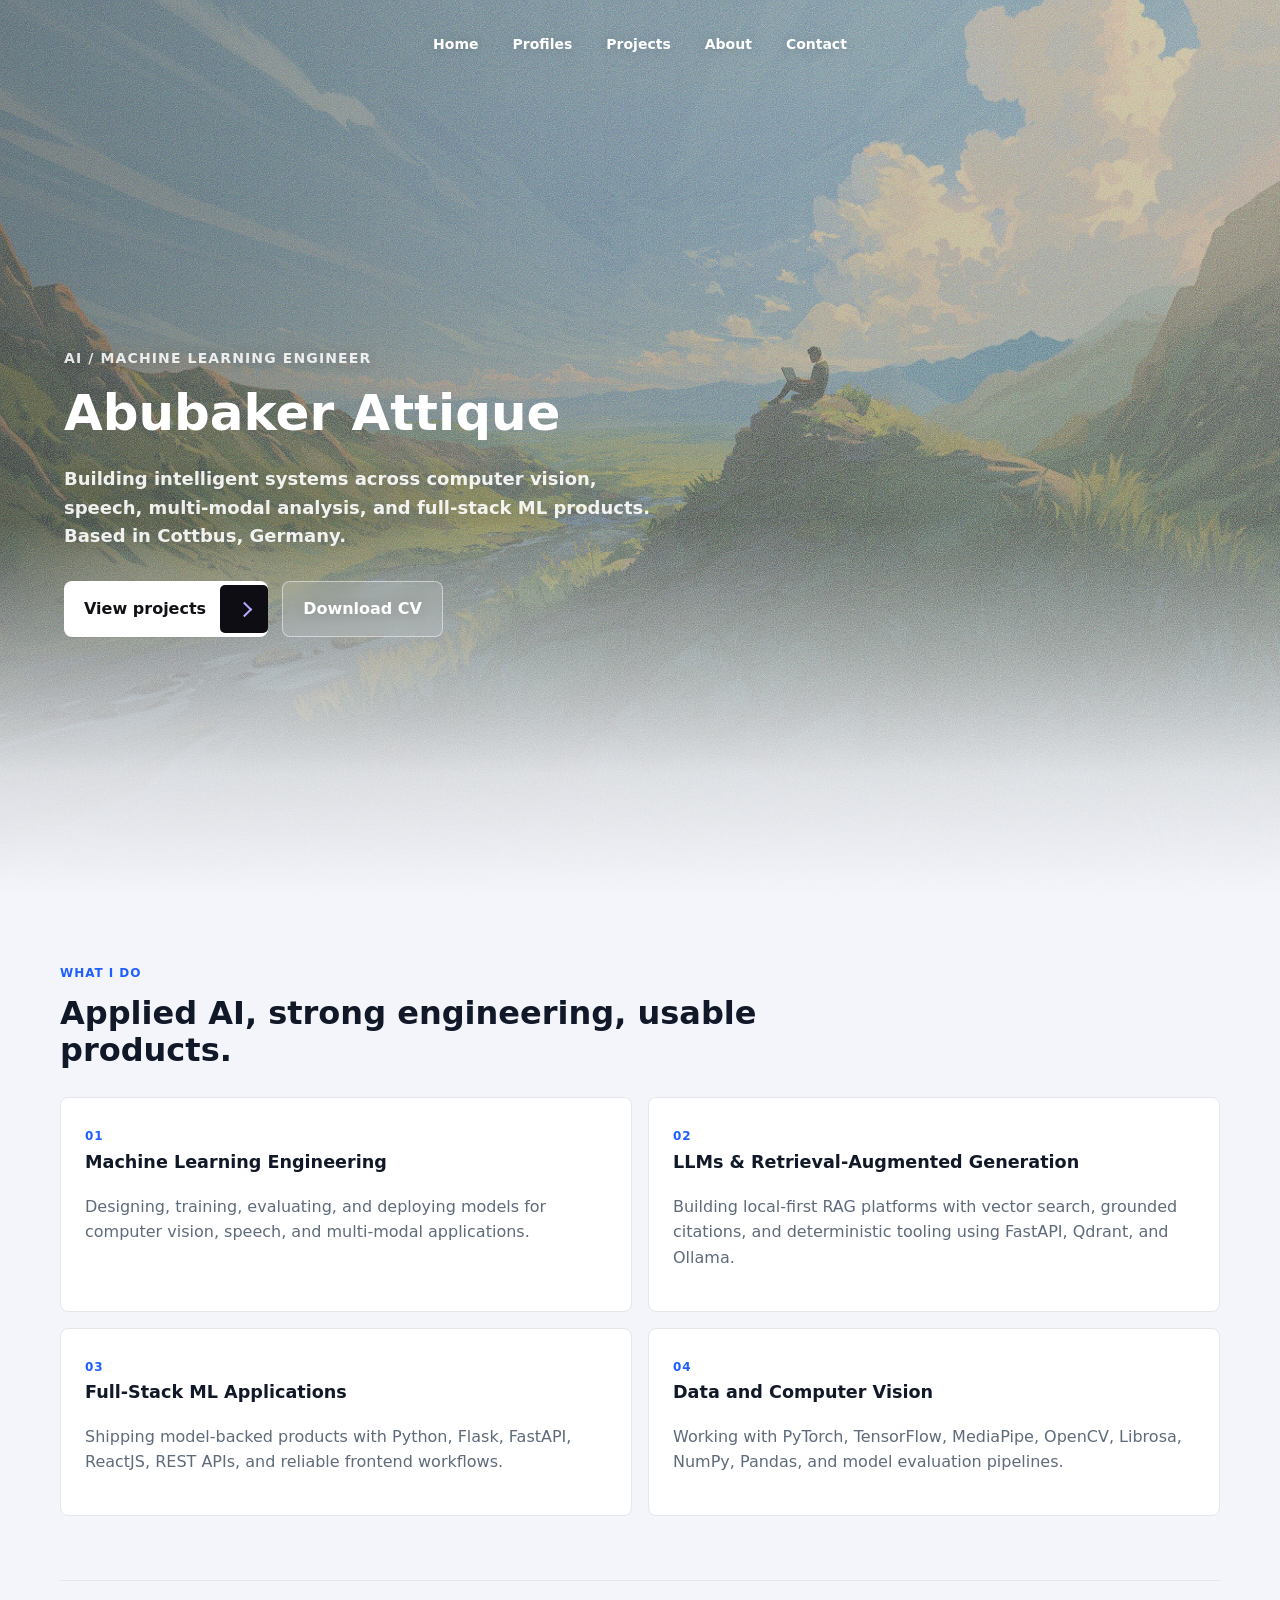
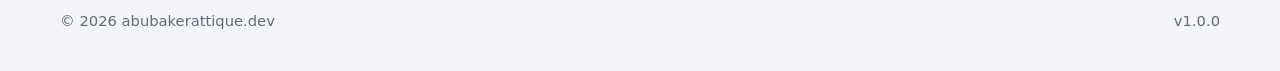
==== commit f05f2b0c: "updatd code" ====
--- a/index.html
+++ b/index.html
@@ -11,12 +11,32 @@
   <meta property="og:description" content="AI/ML projects, software experience, profiles, and contact links for Abubaker Attique.">
   <meta property="og:type" content="website">
   <meta property="og:url" content="https://abubakerattique.dev/">
-  <meta name="twitter:card" content="summary">
+  <meta property="og:image" content="https://abubakerattique.dev/assets/og-image.jpg">
+  <meta name="twitter:card" content="summary_large_image">
+  <meta name="twitter:image" content="https://abubakerattique.dev/assets/og-image.jpg">
   <title>Abubaker Attique | AI / ML Engineer</title>
   <link rel="canonical" href="https://abubakerattique.dev/">
   <link rel="icon" type="image/svg+xml" href="assets/favicon.svg">
   <link rel="stylesheet" href="css/style.css">
   <script defer src="script.js"></script>
+  <script type="application/ld+json">
+  {
+    "@context": "https://schema.org",
+    "@type": "Person",
+    "name": "Abubaker Attique",
+    "url": "https://abubakerattique.dev/",
+    "jobTitle": "AI/ML Engineer",
+    "address": {
+      "@type": "PostalAddress",
+      "addressLocality": "Cottbus",
+      "addressCountry": "DE"
+    },
+    "sameAs": [
+      "https://github.com/AbuBakerAttique",
+      "https://www.linkedin.com/in/abubakerattique/"
+    ]
+  }
+  </script>
 </head>
 <body class="expert-page">
   <a class="skip-link" href="#main">Skip to content</a>
@@ -76,11 +96,16 @@
         </article>
         <article class="feature-card reveal">
           <span class="card-kicker">02</span>
-          <h3>Full-Stack ML Applications</h3>
-          <p>Shipping model-backed products with Python, Flask, ReactJS, REST APIs, and reliable frontend workflows.</p>
+          <h3>LLMs &amp; Retrieval-Augmented Generation</h3>
+          <p>Building local-first RAG platforms with vector search, grounded citations, and deterministic tooling using FastAPI, Qdrant, and Ollama.</p>
         </article>
         <article class="feature-card reveal">
           <span class="card-kicker">03</span>
+          <h3>Full-Stack ML Applications</h3>
+          <p>Shipping model-backed products with Python, Flask, FastAPI, ReactJS, REST APIs, and reliable frontend workflows.</p>
+        </article>
+        <article class="feature-card reveal">
+          <span class="card-kicker">04</span>
           <h3>Data and Computer Vision</h3>
           <p>Working with PyTorch, TensorFlow, MediaPipe, OpenCV, Librosa, NumPy, Pandas, and model evaluation pipelines.</p>
         </article>
--- a/css/style.css
+++ b/css/style.css
@@ -439,6 +439,11 @@
   font-weight: 800;
 }
 
+.profile-icon i {
+  font-size: 1.3rem;
+  line-height: 1;
+}
+
 .nav-links {
   display: flex;
   align-items: center;
@@ -612,9 +617,15 @@
   display: inline-flex;
   align-items: center;
   justify-content: center;
+  gap: 8px;
   border-radius: var(--radius);
   font-weight: 680;
   transition: transform 160ms ease, border-color 160ms ease, background 160ms ease, color 160ms ease, box-shadow 160ms ease;
+}
+
+.social-row a i {
+  font-size: 1.1rem;
+  line-height: 1;
 }
 
 .btn {
@@ -733,7 +744,7 @@
 .feature-grid,
 .article-grid {
   display: grid;
-  grid-template-columns: repeat(3, minmax(0, 1fr));
+  grid-template-columns: repeat(2, minmax(0, 1fr));
   gap: 16px;
 }
 
@@ -894,6 +905,9 @@
 
 .stack-list li,
 .skill-cloud span {
+  display: inline-flex;
+  align-items: center;
+  gap: 6px;
   border: 1px solid var(--line);
   border-radius: 999px;
   background: #f8fafc;
@@ -901,6 +915,11 @@
   padding: 5px 10px;
   font-size: 0.8rem;
   font-weight: 640;
+}
+
+.skill-cloud span i {
+  font-size: 0.95rem;
+  line-height: 1;
 }
 
 .card-actions a,
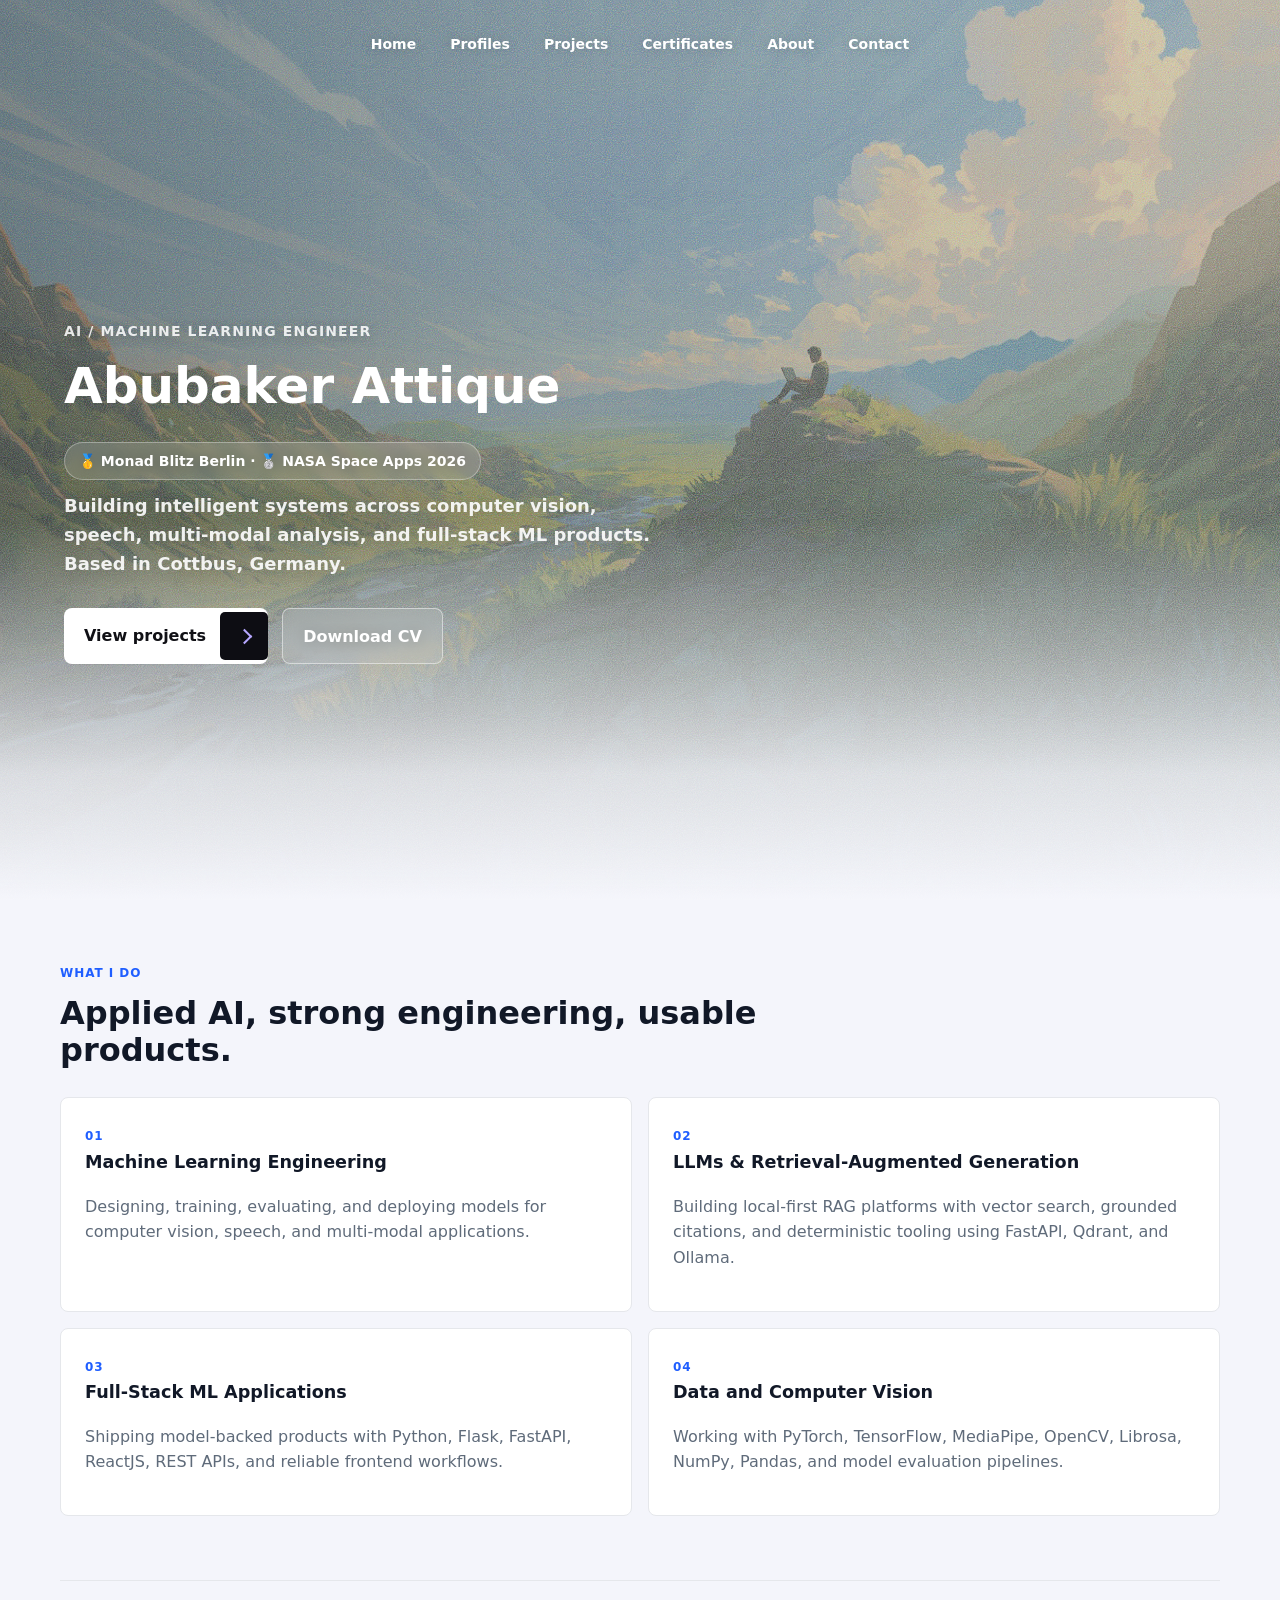
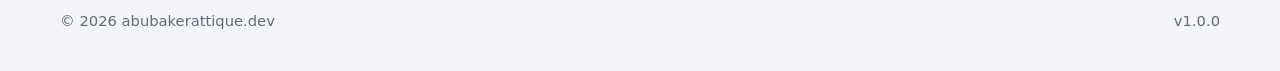
==== commit 58802712: "Add certificates page and NASA Space Apps 2026 certificates - Created a new certificates.html page t" ====
--- a/index.html
+++ b/index.html
@@ -46,6 +46,7 @@
         <a href="index.html">Home</a>
         <a href="pages/profiles.html">Profiles</a>
         <a href="pages/projects.html">Projects</a>
+        <a href="pages/certificates.html">Certificates</a>
         <a href="pages/about.html">About</a>
         <a href="pages/contact.html">Contact</a>
       </div>
@@ -58,6 +59,7 @@
         <a href="index.html">Home</a>
         <a href="pages/profiles.html">Profiles</a>
         <a href="pages/projects.html">Projects</a>
+        <a href="pages/certificates.html">Certificates</a>
         <a href="pages/about.html">About</a>
         <a href="pages/contact.html">Contact</a>
         <a href="assets/Abubaker_Attique_CV.pdf">Resume</a>
@@ -70,6 +72,7 @@
       <div class="expert-hero-copy reveal">
         <p class="expert-kicker">AI / Machine Learning Engineer</p>
         <h1>Abubaker Attique</h1>
+        <p class="expert-awards"><a href="pages/certificates.html">🥇 Monad Blitz Berlin · 🥈 NASA Space Apps 2026</a></p>
         <p class="expert-summary">Building intelligent systems across computer vision, speech, multi-modal analysis, and full-stack ML products. Based in Cottbus, Germany.</p>
         <div class="expert-hero-actions">
           <a class="expert-cta" href="pages/projects.html">
--- a/css/style.css
+++ b/css/style.css
@@ -304,6 +304,30 @@
   text-shadow: 0 1px 14px rgba(0, 0, 0, 0.22);
 }
 
+.expert-awards {
+  margin: -6px 0 22px;
+}
+
+.expert-awards a {
+  display: inline-block;
+  padding: 7px 14px;
+  border: 1px solid rgba(255, 255, 255, 0.32);
+  border-radius: 999px;
+  background: rgba(255, 255, 255, 0.12);
+  color: #ffffff;
+  font-size: 14px;
+  font-weight: 750;
+  text-decoration: none;
+  text-shadow: 0 1px 14px rgba(0, 0, 0, 0.22);
+  backdrop-filter: blur(6px);
+  transition: background 160ms ease, border-color 160ms ease;
+}
+
+.expert-awards a:hover {
+  background: rgba(255, 255, 255, 0.2);
+  border-color: rgba(255, 255, 255, 0.5);
+}
+
 .expert-summary {
   max-width: 590px;
   margin: -10px 0 30px;
@@ -1019,6 +1043,64 @@
   grid-row: 3 / span 2;
 }
 
+.achievements-panel {
+  grid-column: 1 / -1;
+}
+
+.achievement-links {
+  margin-top: 12px;
+}
+
+.certificate-grid {
+  display: grid;
+  grid-template-columns: repeat(auto-fill, minmax(min(100%, 340px), 1fr));
+  gap: 18px;
+}
+
+.certificate-card {
+  display: flex;
+  flex-direction: column;
+  overflow: hidden;
+  border: 1px solid var(--line);
+  border-radius: var(--radius);
+  background: var(--surface);
+}
+
+.certificate-preview {
+  display: block;
+  border-bottom: 1px solid var(--line);
+  background: var(--surface-muted);
+}
+
+.certificate-preview img {
+  display: block;
+  width: 100%;
+  height: auto;
+  transition: opacity 160ms ease;
+}
+
+.certificate-preview:hover img {
+  opacity: 0.88;
+}
+
+.certificate-body {
+  display: flex;
+  flex: 1;
+  flex-direction: column;
+  gap: 8px;
+  padding: 18px;
+}
+
+.certificate-body h2 {
+  font-size: 1.15rem;
+  line-height: 1.3;
+}
+
+.certificate-body .card-actions {
+  margin-top: auto;
+  padding-top: 8px;
+}
+
 .skill-groups {
   display: grid;
   grid-template-columns: repeat(2, minmax(0, 1fr));
